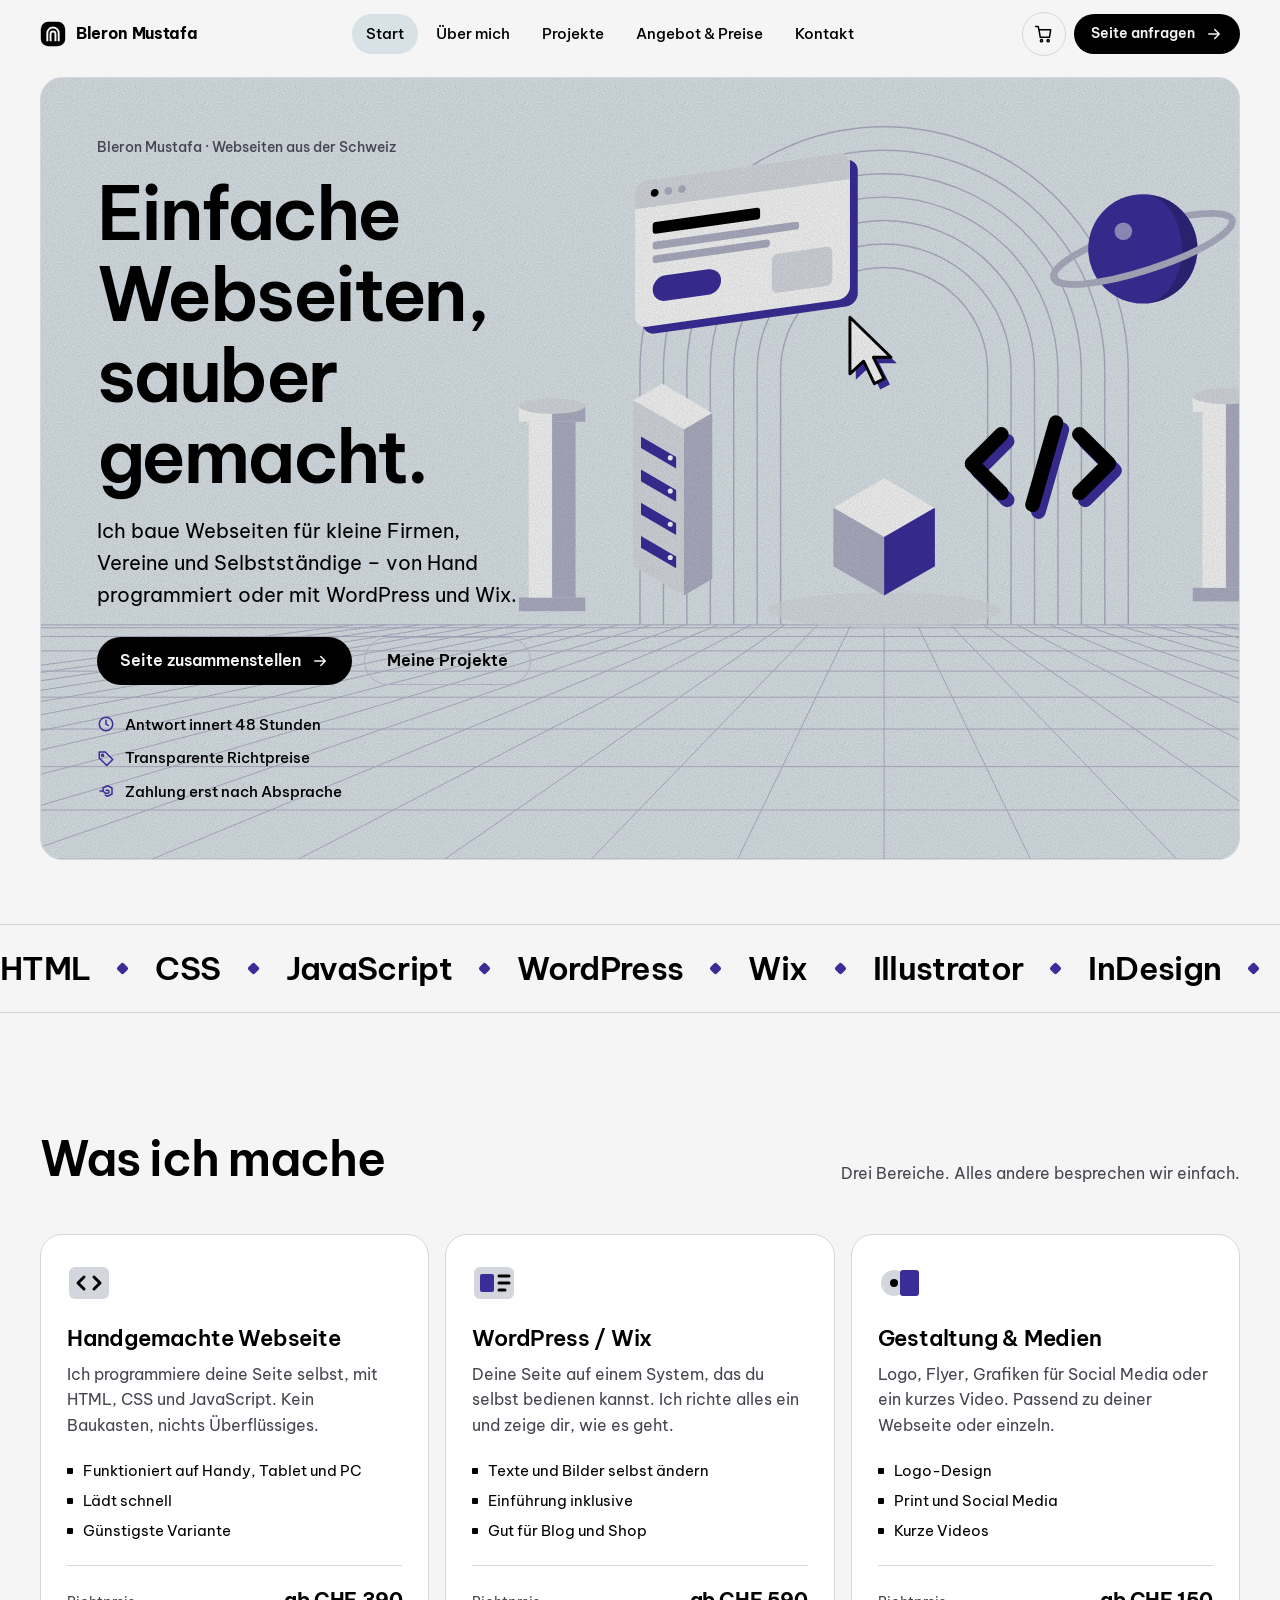
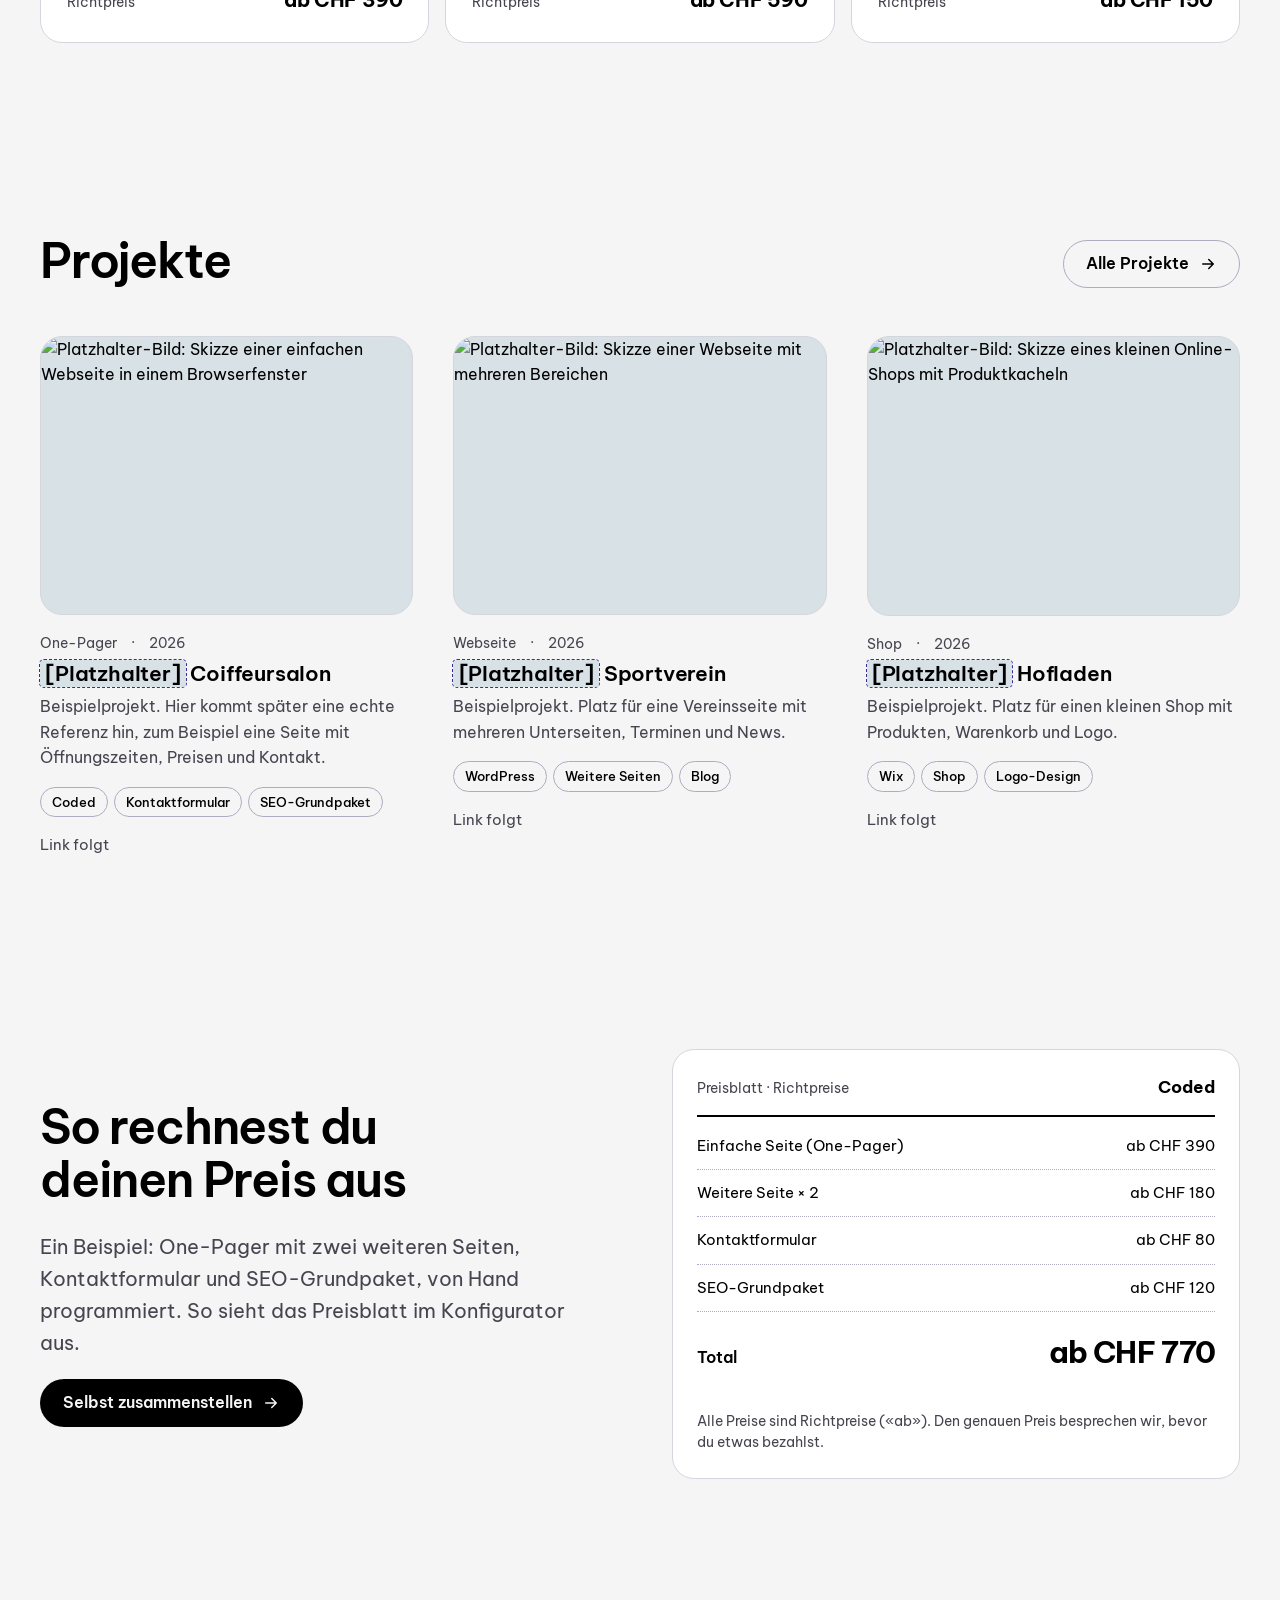
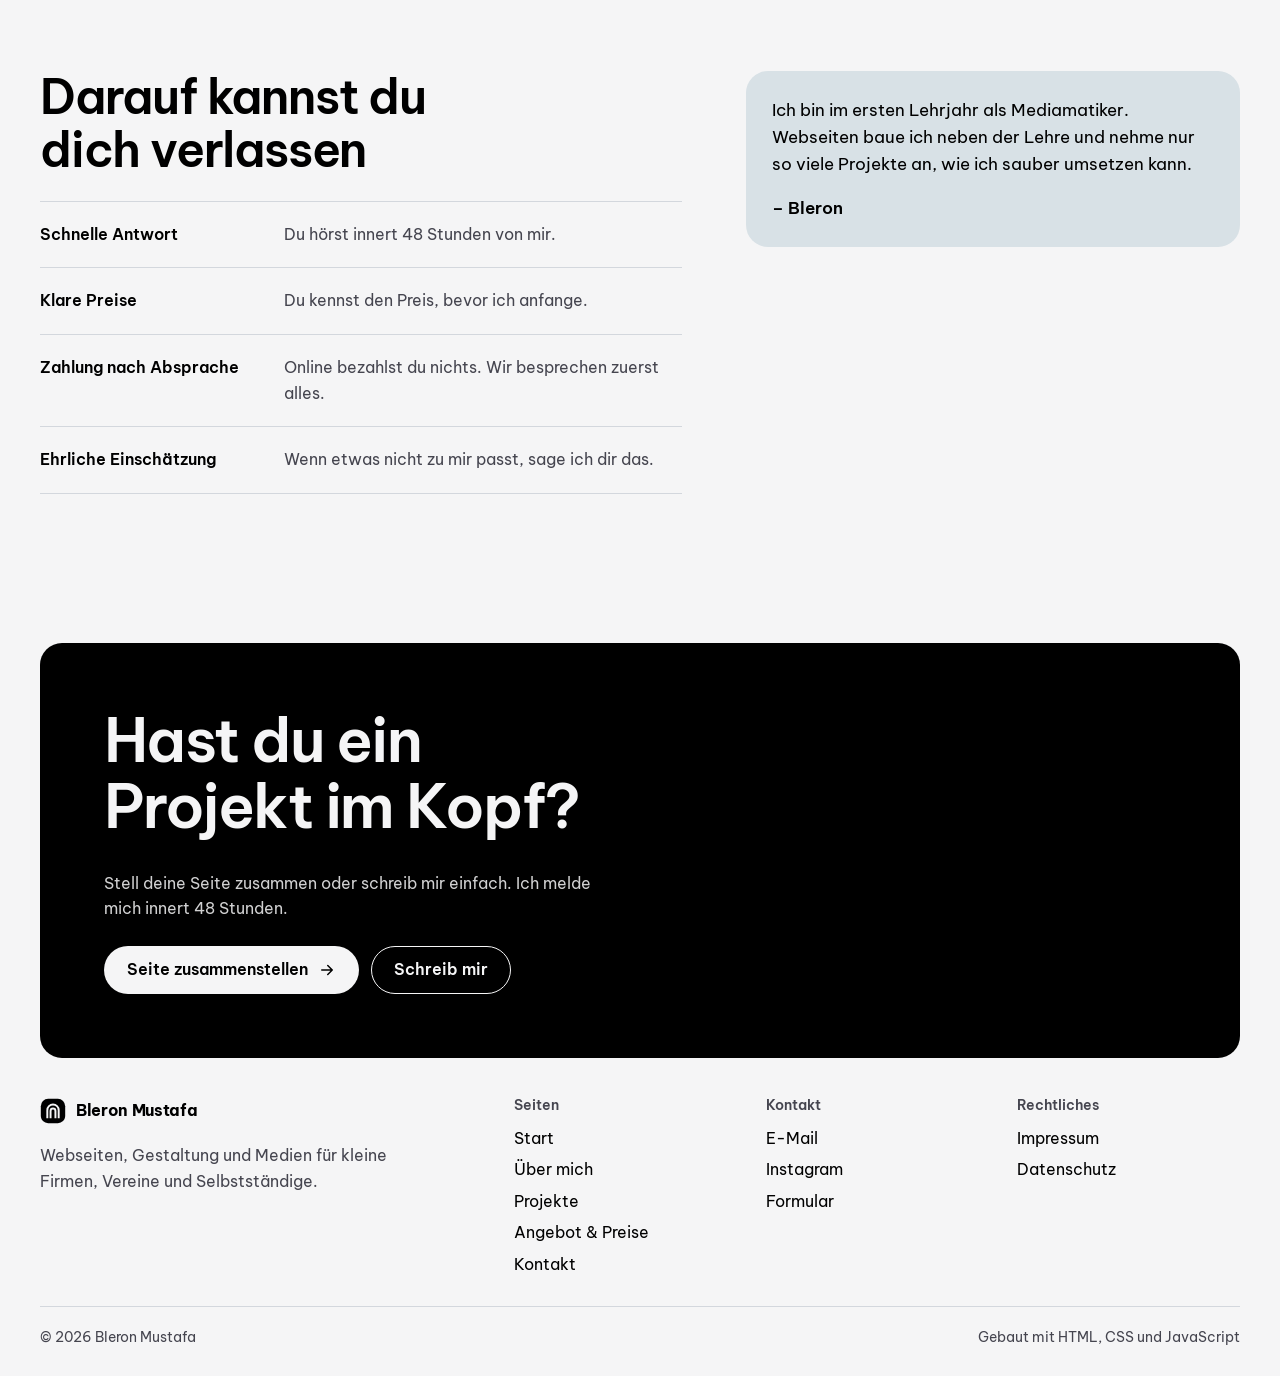
==== index.html @ aa9e57dd "Add files via upload" ====
<!doctype html>
<html lang="de-CH">
<head>
  <meta charset="utf-8">
  <meta name="viewport" content="width=device-width, initial-scale=1">
  <title>Bleron Mustafa – Webseiten für kleine Firmen, Vereine und Selbstständige</title>
  <meta name="description" content="Ich baue Webseiten für kleine Firmen, Vereine und Selbstständige in der Schweiz. Richtpreise in CHF, Antwort innert 48 Stunden.">
  <meta name="color-scheme" content="light dark">
  <meta name="theme-color" content="#f5f5f6" media="(prefers-color-scheme: light)">
  <meta name="theme-color" content="#000000" media="(prefers-color-scheme: dark)">
  <link rel="icon" href="assets/favicon.svg" type="image/svg+xml">

  <!-- Schrift: Be Vietnam Pro -->
  <link rel="preconnect" href="https://fonts.googleapis.com">
  <link rel="preconnect" href="https://fonts.gstatic.com" crossorigin>
  <link rel="stylesheet" href="https://fonts.googleapis.com/css2?family=Be+Vietnam+Pro:wght@400;500;600;700&display=swap">

  <link rel="stylesheet" href="vendor/lenis.css">
  <link rel="stylesheet" href="style.css">
</head>
<body data-page="start">
  <a class="skip-link" href="#main">Zum Inhalt springen</a>

  <!-- Header, Menü und Warenkorb werden von script.js eingefügt -->
  <div id="site-header"></div>

  <main id="main" tabindex="-1">
    <noscript>
      <div class="container section">
        <p>Bitte aktiviere JavaScript, damit diese Seite richtig angezeigt wird.</p>
      </div>
    </noscript>
  </main>

  <!-- Footer wird von script.js eingefügt -->
  <div id="site-footer"></div>

  <!-- GSAP (Animationen) und Lenis (sanftes Scrollen), lokal im Ordner vendor -->
  <script src="vendor/gsap.min.js" defer></script>
  <script src="vendor/ScrollTrigger.min.js" defer></script>
  <script src="vendor/SplitText.min.js" defer></script>
  <script src="vendor/lenis.min.js" defer></script>
  <script src="script.js" defer></script>
</body>
</html>
---- style.css ----
/* =========================================================
   Bleron Mustafa – Webseiten
   Gemeinsames Stylesheet für alle Seiten (mobile first)
   ========================================================= */

/* ---------- Farben & Grundwerte ---------- */
:root {
  /* Palette */
  --c-light: #f5f5f6;
  --c-mist: #d8e1e6;
  --c-stone: #d3d7dd;
  --c-lilac: #adadc2;
  --c-ink: #3a2d97;
  --c-black: #000000;

  /* Hell (Standard) */
  --bg: #f5f5f6;
  --surface: #ffffff;
  --surface-2: #d8e1e6;
  --fg: #000000;
  --muted: #45454f;
  --line: #d3d7dd;
  --line-strong: #adadc2;
  --accent: #3a2d97;
  --on-fg: #f5f5f6;          /* Text auf schwarzen Buttons */
  --focus: #3a2d97;
  --error: #a3101a;
  --ph-bg: #d8e1e6;           /* Platzhalter-Markierung */

  /* Szene auf der Startseite */
  --scene-bg: #d8e1e6;
  --scene-line: #adadc2;
  --face-a: #3a2d97;
  --face-b: #adadc2;
  --face-c: #f5f5f6;
  --face-d: #d3d7dd;
  --face-e: #000000;
  --grain-opacity: 0.12;

  /* Masse */
  --radius: 22px;
  --radius-sm: 14px;
  --gutter: 20px;
  --max: 1200px;
  --header-h: 68px;
  --font: "Be Vietnam Pro", system-ui, -apple-system, "Segoe UI", sans-serif;
  --ease: cubic-bezier(0.22, 1, 0.36, 1);
}

/* Dunkel: folgt der Einstellung des Geräts */
@media (prefers-color-scheme: dark) {
  :root {
    --bg: #000000;
    --surface: #111114;
    --surface-2: #0b0b0f;
    --fg: #f5f5f6;
    --muted: #d4d4d8;
    --line: #26262c;
    --line-strong: #4a4a55;
    --accent: #adadc2;
    --on-fg: #000000;
    --focus: #d8e1e6;
    --error: #ff9aa2;
    --ph-bg: #1d1a3a;

    --scene-bg: #0b0b0f;
    --scene-line: #34343f;
    --face-a: #3a2d97;
    --face-b: #adadc2;
    --face-c: #d8e1e6;
    --face-d: #2b2b33;
    --face-e: #f5f5f6;
    --grain-opacity: 0.09;
  }
}

/* ---------- Basis ---------- */
*,
*::before,
*::after { box-sizing: border-box; }

html {
  -webkit-text-size-adjust: 100%;
  text-size-adjust: 100%;
}

body {
  margin: 0;
  background: var(--bg);
  color: var(--fg);
  font-family: var(--font);
  font-size: 1rem;
  line-height: 1.6;
  overflow-x: hidden;
  -webkit-font-smoothing: antialiased;
}

img,
svg { display: block; max-width: 100%; }

h1, h2, h3, h4 {
  margin: 0 0 0.5em;
  font-weight: 600;
  line-height: 1.1;
  letter-spacing: -0.025em;
  text-wrap: balance;
}

h1 { font-size: clamp(2.3rem, 7vw, 4.6rem); letter-spacing: -0.035em; }
h2 { font-size: clamp(1.8rem, 4.5vw, 3rem); }
h3 { font-size: 1.2rem; letter-spacing: -0.01em; }

p { margin: 0 0 1em; }

a { color: inherit; text-underline-offset: 0.2em; }
a:hover { color: var(--accent); }

ul { padding: 0; margin: 0; list-style: none; }

button,
input,
textarea { font: inherit; color: inherit; }

button { cursor: pointer; }

/* Sichtbarer Fokus für Tastatur */
:focus-visible {
  outline: 3px solid var(--focus);
  outline-offset: 3px;
  border-radius: 6px;
}

main:focus { outline: none; }

.visually-hidden {
  position: absolute !important;
  width: 1px;
  height: 1px;
  padding: 0;
  margin: -1px;
  overflow: hidden;
  clip: rect(0 0 0 0);
  white-space: nowrap;
  border: 0;
}

.skip-link {
  position: fixed;
  top: 12px;
  left: 12px;
  z-index: 200;
  padding: 10px 18px;
  border-radius: 999px;
  background: var(--fg);
  color: var(--on-fg);
  font-weight: 600;
  text-decoration: none;
  transform: translateY(-160%);
}
.skip-link:focus { transform: none; color: var(--on-fg); }

/* Platzhalter, die du noch ersetzen musst */
.ph {
  background: var(--ph-bg);
  color: inherit;
  padding: 0 0.25em;
  border-radius: 4px;
  outline: 1px dashed var(--accent);
}

.container {
  width: 100%;
  max-width: calc(var(--max) + var(--gutter) * 2);
  margin-inline: auto;
  padding-inline: var(--gutter);
}

.section { padding-block: clamp(64px, 10vw, 120px); }
.section--tight { padding-block: clamp(40px, 6vw, 72px); }

.section-head {
  display: flex;
  flex-wrap: wrap;
  align-items: flex-end;
  justify-content: space-between;
  gap: 16px 32px;
  margin-bottom: clamp(28px, 4vw, 48px);
}
.section-head h2 { margin: 0; max-width: 18ch; }
.section-head p { margin: 0; max-width: 46ch; color: var(--muted); }

.eyebrow {
  display: inline-block;
  margin-bottom: 14px;
  font-size: 0.85rem;
  font-weight: 500;
  color: var(--muted);
}

.lead {
  font-size: clamp(1.05rem, 2vw, 1.25rem);
  color: var(--muted);
  max-width: 54ch;
}

.page-head { padding-top: clamp(40px, 7vw, 88px); padding-bottom: clamp(24px, 4vw, 48px); }
.page-head h1 { max-width: 16ch; }

.muted { color: var(--muted); }

/* ---------- Buttons (Pillenform) ---------- */
.btn {
  display: inline-flex;
  align-items: center;
  justify-content: center;
  gap: 10px;
  min-height: 48px;
  padding: 12px 22px;
  border-radius: 999px;
  border: 1px solid transparent;
  font-weight: 600;
  font-size: 0.98rem;
  line-height: 1.2;
  text-decoration: none;
  white-space: nowrap;
  transition: background-color 0.2s, color 0.2s, border-color 0.2s;
}
.btn .arrow { width: 18px; height: 18px; flex: none; transition: transform 0.3s var(--ease); }
.btn:hover .arrow { transform: translateX(4px); }

.btn--primary { background: var(--fg); color: var(--on-fg); }
.btn--primary:hover { color: var(--on-fg); background: var(--accent); }
@media (prefers-color-scheme: dark) {
  .btn--primary:hover { background: var(--c-stone); color: var(--c-black); }
}

.btn--ghost { background: transparent; color: var(--fg); border-color: var(--line-strong); }
.btn--ghost:hover { color: var(--fg); border-color: var(--fg); }

.btn--sm { min-height: 40px; padding: 8px 16px; font-size: 0.9rem; }
.btn--block { width: 100%; }

.btn[disabled],
.btn[aria-disabled="true"] { opacity: 0.45; cursor: not-allowed; }
.btn[disabled]:hover { background: var(--fg); }

.btn-row { display: flex; flex-wrap: wrap; gap: 12px; }

/* Textlink-Button */
.link-btn {
  display: inline-flex;
  align-items: center;
  gap: 6px;
  padding: 6px 0;
  border: 0;
  background: none;
  font-weight: 500;
  font-size: 0.92rem;
  text-decoration: underline;
  text-underline-offset: 0.25em;
}
.link-btn:hover { color: var(--accent); }

/* ---------- Header ---------- */
.site-header {
  position: sticky;
  top: 0;
  z-index: 50;
  background: var(--bg);
  border-bottom: 1px solid transparent;
  transition: border-color 0.2s;
}
.site-header.is-scrolled { border-bottom-color: var(--line); }

.header-inner {
  display: flex;
  align-items: center;
  justify-content: space-between;
  gap: 16px;
  height: var(--header-h);
}

.brand {
  display: inline-flex;
  align-items: center;
  gap: 10px;
  font-weight: 700;
  letter-spacing: -0.02em;
  text-decoration: none;
  white-space: nowrap;
}
.brand svg { width: 26px; height: 26px; }

.nav-desktop { display: none; }
.nav-desktop ul { display: flex; gap: 4px; }
.nav-link {
  display: block;
  padding: 8px 14px;
  border-radius: 999px;
  font-weight: 500;
  font-size: 0.95rem;
  text-decoration: none;
}
.nav-link:hover { color: var(--fg); background: var(--surface-2); }
.nav-link[aria-current="page"] { background: var(--surface-2); }

.header-actions { display: flex; align-items: center; gap: 8px; }
.header-cta { display: none; }

.icon-btn {
  position: relative;
  display: inline-flex;
  align-items: center;
  justify-content: center;
  width: 44px;
  height: 44px;
  border-radius: 999px;
  border: 1px solid var(--line);
  background: transparent;
}
.icon-btn:hover { border-color: var(--fg); }
.icon-btn svg { width: 20px; height: 20px; }

.cart-badge {
  position: absolute;
  top: -4px;
  right: -4px;
  min-width: 20px;
  height: 20px;
  padding: 0 5px;
  border-radius: 999px;
  background: var(--c-ink);
  color: #ffffff;
  font-size: 0.72rem;
  font-weight: 700;
  line-height: 20px;
  text-align: center;
}
.cart-badge[data-count="0"] { display: none; }

@media (min-width: 560px) {
  .header-cta { display: inline-flex; }
}

@media (min-width: 1024px) {
  .nav-desktop { display: block; }
  .menu-toggle { display: none; }
}

/* ---------- Handy-Menü (füllt den Bildschirm) ---------- */
.mobile-menu {
  position: fixed;
  inset: 0;
  z-index: 120;
  display: flex;
  flex-direction: column;
  background: var(--bg);
  overflow-y: auto;
}
.mobile-menu[hidden] { display: none; }

.mobile-menu-top {
  display: flex;
  align-items: center;
  justify-content: space-between;
  height: var(--header-h);
}

.mobile-menu nav { flex: 1; padding-block: 24px; }
.mobile-menu nav li { border-bottom: 1px solid var(--line); }
.mobile-menu nav a {
  display: flex;
  align-items: center;
  justify-content: space-between;
  padding: 16px 0;
  font-size: clamp(1.7rem, 8vw, 2.4rem);
  font-weight: 600;
  letter-spacing: -0.03em;
  text-decoration: none;
}
.mobile-menu nav a[aria-current="page"] { color: var(--accent); }
.menu-link .arrow { width: 28px; height: 28px; flex: none; }

.mobile-menu-foot { padding-bottom: 32px; display: grid; gap: 16px; }
.mobile-menu-foot p { margin: 0; color: var(--muted); }

/* ---------- Warenkorb-Seitenleiste ---------- */
.drawer-root { position: fixed; inset: 0; z-index: 130; }
.drawer-root[hidden] { display: none; }

.drawer-overlay {
  position: absolute;
  inset: 0;
  background: rgba(0, 0, 0, 0.5);
}

.drawer {
  position: absolute;
  top: 0;
  right: 0;
  bottom: 0;
  width: min(440px, 100%);
  display: flex;
  flex-direction: column;
  background: var(--bg);
  border-left: 1px solid var(--line);
}

.drawer-head {
  display: flex;
  align-items: center;
  justify-content: space-between;
  gap: 12px;
  padding: 16px var(--gutter);
  border-bottom: 1px solid var(--line);
}
.drawer-head h2 { margin: 0; font-size: 1.35rem; }

.drawer-body { flex: 1; overflow-y: auto; padding: 20px var(--gutter); }

.drawer-foot {
  display: grid;
  gap: 10px;
  padding: 16px var(--gutter) 20px;
  border-top: 1px solid var(--line);
}

.cart-empty { color: var(--muted); }
.cart-empty p { margin-bottom: 16px; }

/* Ein Paket im Warenkorb */
.cart-list { display: grid; gap: 14px; }
.cart-item {
  padding: 16px;
  border: 1px solid var(--line);
  border-radius: var(--radius-sm);
  background: var(--surface);
}
.cart-item-head {
  display: flex;
  justify-content: space-between;
  gap: 12px;
  align-items: baseline;
  margin-bottom: 8px;
}
.cart-item-head h3 { margin: 0; font-size: 1rem; }
.cart-item-head strong { white-space: nowrap; }
.cart-lines { font-size: 0.9rem; color: var(--muted); }
.cart-lines li { display: flex; justify-content: space-between; gap: 12px; padding: 3px 0; }
.cart-lines li span:last-child { white-space: nowrap; }
.cart-item-actions { display: flex; gap: 18px; margin-top: 8px; }

.cart-total {
  display: flex;
  justify-content: space-between;
  align-items: baseline;
  gap: 12px;
  font-weight: 600;
}
.cart-total strong { font-size: 1.25rem; }

/* ---------- Seitenwechsel ---------- */
.page-curtain {
  position: fixed;
  inset: 0;
  z-index: 300;
  background: var(--surface-2);
  pointer-events: none;
}

/* Bewegte Elemente erst nach dem Aufteilen zeigen */
.motion [data-split] { visibility: hidden; }

/* ---------- Startseite: Hero ---------- */
.hero { padding-top: 8px; }

.hero-frame {
  position: relative;
  overflow: hidden;
  border-radius: var(--radius);
  background: var(--scene-bg);
  border: 1px solid var(--line);
}

.hero-scene {
  position: relative;
  aspect-ratio: 1 / 1;
  max-height: 460px;
  width: 100%;
}
.hero-scene svg { width: 100%; height: 100%; }

/* Leichte Körnung über der Szene */
.grain::after {
  content: "";
  position: absolute;
  inset: 0;
  pointer-events: none;
  opacity: var(--grain-opacity);
  background-image: url("data:image/svg+xml,%3Csvg xmlns='http://www.w3.org/2000/svg' width='160' height='160'%3E%3Cfilter id='n'%3E%3CfeTurbulence type='fractalNoise' baseFrequency='0.9' numOctaves='3' stitchTiles='stitch'/%3E%3CfeColorMatrix values='0 0 0 0 0 0 0 0 0 0 0 0 0 0 0 0 0 0 1.4 0'/%3E%3C/filter%3E%3Crect width='100%25' height='100%25' filter='url(%23n)'/%3E%3C/svg%3E");
}

.hero-content {
  position: relative;
  z-index: 2;
  padding: 8px 20px 28px;
}
.hero-content h1 { max-width: 13ch; margin-bottom: 18px; }
.hero-content .lead { color: var(--fg); margin-bottom: 26px; }

.hero-hints {
  display: grid;
  gap: 10px;
  margin-top: 28px;
  font-size: 0.92rem;
  font-weight: 500;
}
.hero-hints li { display: flex; align-items: center; gap: 10px; }
.hero-hints svg { width: 18px; height: 18px; flex: none; color: var(--accent); }

/* Szene-Farben */
.sc-line { stroke: var(--scene-line); fill: none; }
.sc-a { fill: var(--face-a); }
.sc-b { fill: var(--face-b); }
.sc-c { fill: var(--face-c); }
.sc-d { fill: var(--face-d); }
.sc-e { fill: var(--face-e); }
.sc-stroke-a { stroke: var(--face-a); fill: none; }
.sc-stroke-b { stroke: var(--face-b); fill: none; }
.sc-stroke-e { stroke: var(--face-e); fill: none; }
.sc-shade { fill: #000000; opacity: 0.2; }

@media (max-width: 959px) {
  .hide-sm { display: none; }
}

@media (min-width: 960px) {
  .hero-frame { min-height: clamp(580px, 82vh, 740px); display: flex; align-items: flex-end; }
  .hero-scene { position: absolute; inset: 0; aspect-ratio: auto; max-height: none; }
  .hero-content { width: 46%; padding: 56px; }
  .hero-hints { grid-template-columns: 1fr; }
}

/* ---------- Laufband ---------- */
.marquee {
  overflow: hidden;
  border-block: 1px solid var(--line);
  padding-block: 18px;
  margin-top: clamp(40px, 6vw, 64px);
}
.marquee-track { display: flex; width: max-content; }
.marquee-list {
  display: flex;
  flex: none;
  gap: 0;
  font-size: clamp(1.3rem, 3vw, 2rem);
  font-weight: 600;
  letter-spacing: -0.02em;
}
.marquee-list li { display: flex; align-items: center; white-space: nowrap; }
.marquee-list li::after {
  content: "";
  width: 9px;
  height: 9px;
  margin-inline: 28px;
  border-radius: 2px;
  background: var(--c-ink);
  transform: rotate(45deg);
}
@media (prefers-color-scheme: dark) {
  .marquee-list li::after { background: var(--c-lilac); }
}
/* Ohne Bewegung: Liste einfach umbrechen */
.marquee.is-static .marquee-track { width: auto; }
.marquee.is-static .marquee-list { flex-wrap: wrap; row-gap: 8px; }
.marquee.is-static .marquee-list[aria-hidden="true"] { display: none; }

/* ---------- Leistungen ---------- */
.card-grid { display: grid; gap: 16px; }
@media (min-width: 760px) { .card-grid { grid-template-columns: repeat(3, 1fr); } }

.card {
  display: flex;
  flex-direction: column;
  padding: 26px;
  border-radius: var(--radius);
  background: var(--surface);
  border: 1px solid var(--line);
}
.card h3 { font-size: 1.35rem; }
.card p { color: var(--muted); }
.card ul { margin: 4px 0 22px; display: grid; gap: 6px; font-size: 0.94rem; }
.card li { display: flex; gap: 10px; }
.card li::before {
  content: "";
  flex: none;
  width: 6px;
  height: 6px;
  margin-top: 0.62em;
  border-radius: 1px;
  background: var(--fg);
}
.card-icon { width: 44px; height: 44px; margin-bottom: 22px; }
.price-tag {
  margin-top: auto;
  padding-top: 18px;
  border-top: 1px solid var(--line);
  display: flex;
  align-items: baseline;
  justify-content: space-between;
  gap: 10px;
}
.price-tag span { color: var(--muted); font-size: 0.9rem; }
.price-tag strong { font-size: 1.25rem; letter-spacing: -0.02em; }

/* ---------- Projekte ---------- */
.project-grid { display: grid; gap: clamp(28px, 4vw, 40px); }
@media (min-width: 760px) { .project-grid { grid-template-columns: repeat(2, 1fr); } }
@media (min-width: 1100px) { .project-grid--three { grid-template-columns: repeat(3, 1fr); } }

.project-card { display: flex; flex-direction: column; }
.project-card[hidden] { display: none; }

.project-media {
  overflow: hidden;
  border-radius: var(--radius);
  background: var(--surface-2);
  border: 1px solid var(--line);
  aspect-ratio: 4 / 3;
  margin-bottom: 18px;
}
.project-media img { width: 100%; height: 100%; object-fit: cover; }

.project-meta {
  display: flex;
  flex-wrap: wrap;
  gap: 8px 14px;
  margin-bottom: 8px;
  font-size: 0.85rem;
  color: var(--muted);
}
.project-card h2,
.project-card h3 { font-size: 1.3rem; margin-bottom: 8px; letter-spacing: -0.01em; }
.project-card p { color: var(--muted); }

.tag-list { display: flex; flex-wrap: wrap; gap: 6px; margin-bottom: 16px; }
.tag {
  padding: 4px 11px;
  border-radius: 999px;
  border: 1px solid var(--line-strong);
  font-size: 0.8rem;
  font-weight: 500;
}

.filter-bar { display: flex; flex-wrap: wrap; gap: 8px; margin-bottom: 32px; }
.filter-btn {
  min-height: 42px;
  padding: 8px 18px;
  border-radius: 999px;
  border: 1px solid var(--line-strong);
  background: transparent;
  font-weight: 500;
}
.filter-btn:hover { border-color: var(--fg); }
.filter-btn[aria-pressed="true"] { background: var(--fg); color: var(--on-fg); border-color: var(--fg); }

.link-pending { font-size: 0.92rem; color: var(--muted); }

/* ---------- Preisblatt ---------- */
.sheet {
  padding: 24px;
  border-radius: var(--radius);
  background: var(--surface);
  border: 1px solid var(--line);
}
.sheet-head {
  display: flex;
  justify-content: space-between;
  align-items: baseline;
  gap: 12px;
  padding-bottom: 14px;
  margin-bottom: 6px;
  border-bottom: 2px solid var(--fg);
  font-size: 0.85rem;
  color: var(--muted);
}
.sheet-head strong { font-size: 1.05rem; color: var(--fg); }
.sheet-lines li {
  display: flex;
  justify-content: space-between;
  gap: 12px;
  padding: 11px 0;
  border-bottom: 1px dotted var(--line-strong);
  font-size: 0.95rem;
}
.sheet-lines li span:last-child { white-space: nowrap; font-variant-numeric: tabular-nums; }
.sheet-total {
  display: flex;
  justify-content: space-between;
  align-items: baseline;
  gap: 12px;
  padding: 16px 0 20px;
  font-weight: 600;
}
.sheet-total strong { font-size: clamp(1.5rem, 3vw, 1.9rem); letter-spacing: -0.03em; font-variant-numeric: tabular-nums; }
.sheet-note { margin: 14px 0 0; font-size: 0.85rem; color: var(--muted); }

.preview-grid { display: grid; gap: 28px; align-items: center; }
@media (min-width: 900px) { .preview-grid { grid-template-columns: 1fr 1fr; gap: 64px; } }

/* ---------- Konfigurator ---------- */
.config { display: grid; gap: 28px; align-items: start; }
@media (min-width: 960px) {
  .config { grid-template-columns: minmax(0, 1.4fr) minmax(0, 1fr); gap: 48px; }
  .config .sheet { position: sticky; top: calc(var(--header-h) + 20px); }
}

.config fieldset { border: 0; padding: 0; margin: 0 0 32px; min-width: 0; }
.config legend { font-size: 1.15rem; font-weight: 600; margin-bottom: 4px; letter-spacing: -0.01em; }
.config .fieldset-hint { color: var(--muted); font-size: 0.92rem; margin: 0 0 14px; }

.mode-group { display: grid; gap: 10px; }
@media (min-width: 600px) { .mode-group { grid-template-columns: 1fr 1fr; } }

.option {
  position: relative;
  display: flex;
  gap: 14px;
  padding: 18px;
  border-radius: var(--radius-sm);
  border: 1px solid var(--line);
  background: var(--surface);
  cursor: pointer;
  transition: border-color 0.2s;
}
.option:hover { border-color: var(--line-strong); }
.option:has(input:checked) { border-color: var(--fg); box-shadow: inset 0 0 0 1px var(--fg); }
.option:has(input:focus-visible) { outline: 3px solid var(--focus); outline-offset: 2px; }
.option input { position: absolute; opacity: 0; width: 1px; height: 1px; }

/* Eigene Radio-/Checkbox-Markierung */
.mark {
  flex: none;
  width: 22px;
  height: 22px;
  margin-top: 2px;
  border: 2px solid var(--line-strong);
  background: var(--bg);
  display: grid;
  place-items: center;
}
.mark--radio { border-radius: 50%; }
.mark--check { border-radius: 6px; }
.mark svg { width: 14px; height: 14px; opacity: 0; color: var(--on-fg); }
.option input:checked + .mark { background: var(--fg); border-color: var(--fg); }
.option input:checked + .mark svg { opacity: 1; }
.option input:checked + .mark--radio::after {
  content: "";
  width: 8px;
  height: 8px;
  border-radius: 50%;
  background: var(--on-fg);
}

.option-body { flex: 1; min-width: 0; }
.option-title { display: block; font-weight: 600; }
.option-desc { display: block; font-size: 0.9rem; color: var(--muted); margin-top: 2px; }
.option-price { flex: none; font-weight: 600; white-space: nowrap; font-size: 0.95rem; }

.base-item {
  display: flex;
  justify-content: space-between;
  gap: 14px;
  padding: 18px;
  border-radius: var(--radius-sm);
  border: 1px dashed var(--line-strong);
}
.base-item .option-title::after {
  content: "immer dabei";
  margin-left: 10px;
  padding: 2px 9px;
  border-radius: 999px;
  background: var(--surface-2);
  font-size: 0.75rem;
  font-weight: 500;
}

.extra-list { display: grid; gap: 10px; }
.extra-list .option { flex-wrap: wrap; }
.extra-list .option-main { display: flex; gap: 14px; flex: 1; min-width: 0; }
@media (max-width: 479px) {
  .extra-list .option-main { flex-wrap: wrap; }
  .extra-list .option-price { width: 100%; padding-left: 36px; }
}

.stepper-row {
  display: flex;
  align-items: center;
  justify-content: space-between;
  gap: 12px;
  width: 100%;
  padding: 12px 0 0 36px;
  margin-top: 4px;
  border-top: 1px solid var(--line);
  font-size: 0.9rem;
  color: var(--muted);
}
.stepper-row[hidden] { display: none; }
.stepper { display: inline-flex; align-items: center; gap: 4px; color: var(--fg); }
.stepper button {
  width: 40px;
  height: 40px;
  border-radius: 999px;
  border: 1px solid var(--line-strong);
  background: var(--bg);
  font-size: 1.2rem;
  line-height: 1;
}
.stepper button:hover:not([disabled]) { border-color: var(--fg); }
.stepper button[disabled] { opacity: 0.4; cursor: not-allowed; }
.stepper output { min-width: 32px; text-align: center; font-weight: 600; font-variant-numeric: tabular-nums; }

.edit-banner {
  display: flex;
  flex-wrap: wrap;
  align-items: center;
  justify-content: space-between;
  gap: 10px;
  padding: 14px 18px;
  margin-bottom: 24px;
  border-radius: var(--radius-sm);
  background: var(--surface-2);
  font-weight: 500;
}

/* ---------- Vertrauen / Notiz ---------- */
.trust { display: grid; gap: 32px; }
@media (min-width: 900px) { .trust { grid-template-columns: 1.3fr 1fr; gap: 64px; align-items: start; } }

.trust-list { display: grid; gap: 0; border-top: 1px solid var(--line); }
.trust-list li { display: grid; gap: 4px; padding: 20px 0; border-bottom: 1px solid var(--line); }
@media (min-width: 600px) { .trust-list li { grid-template-columns: 220px 1fr; gap: 24px; } }
.trust-list strong { font-weight: 600; }
.trust-list span { color: var(--muted); }

.note {
  padding: 26px;
  border-radius: var(--radius);
  background: var(--surface-2);
}
.note p { font-size: 1.05rem; }
.note .signature { margin: 0; font-weight: 600; }

/* ---------- Über mich ---------- */
.about-grid { display: grid; gap: 40px; }
@media (min-width: 900px) { .about-grid { grid-template-columns: 1.3fr 1fr; gap: 64px; } }
.about-text p { font-size: 1.08rem; }

.facts { margin: 0; border-top: 1px solid var(--line); }
.facts div {
  display: flex;
  justify-content: space-between;
  gap: 16px;
  padding: 14px 0;
  border-bottom: 1px solid var(--line);
}
.facts dt { color: var(--muted); }
.facts dd { margin: 0; font-weight: 600; text-align: right; }

.tool-groups { display: grid; gap: 16px; }
@media (min-width: 760px) { .tool-groups { grid-template-columns: repeat(3, 1fr); } }
.tool-group h3 { font-size: 1rem; color: var(--muted); font-weight: 500; }
.tool-group ul { display: flex; flex-wrap: wrap; gap: 8px; }
.tool-group li {
  padding: 8px 14px;
  border-radius: 999px;
  background: var(--surface);
  border: 1px solid var(--line);
  font-weight: 500;
}

.timeline { border-left: 2px solid var(--line); margin-left: 6px; }
.timeline li { position: relative; padding: 0 0 28px 26px; }
.timeline li:last-child { padding-bottom: 0; }
.timeline li::before {
  content: "";
  position: absolute;
  left: -8px;
  top: 6px;
  width: 14px;
  height: 14px;
  border-radius: 50%;
  background: var(--bg);
  border: 2px solid var(--fg);
}
.timeline .when { display: block; font-size: 0.88rem; color: var(--muted); margin-bottom: 2px; }
.timeline strong { display: block; font-size: 1.08rem; }
.timeline p { margin: 4px 0 0; color: var(--muted); }

/* ---------- FAQ ---------- */
.faq { border-top: 1px solid var(--line); max-width: 860px; }
.faq details { border-bottom: 1px solid var(--line); }
.faq summary {
  display: flex;
  justify-content: space-between;
  align-items: center;
  gap: 16px;
  padding: 20px 0;
  font-weight: 600;
  font-size: 1.08rem;
  cursor: pointer;
  list-style: none;
}
.faq summary::-webkit-details-marker { display: none; }
.faq summary::after {
  content: "+";
  flex: none;
  width: 34px;
  height: 34px;
  border-radius: 999px;
  border: 1px solid var(--line-strong);
  display: grid;
  place-items: center;
  font-weight: 400;
  font-size: 1.3rem;
  transition: transform 0.3s var(--ease);
}
.faq details[open] summary::after { transform: rotate(45deg); }
.faq .faq-body { padding: 0 48px 22px 0; color: var(--muted); }
.faq .faq-body p:last-child { margin: 0; }

/* ---------- Formulare ---------- */
.form { display: grid; gap: 18px; }
.form-row { display: grid; gap: 18px; }
@media (min-width: 600px) { .form-row { grid-template-columns: 1fr 1fr; } }

.field { display: grid; gap: 6px; }
.field label { font-weight: 500; font-size: 0.95rem; }
.field .optional { font-weight: 400; color: var(--muted); }
.field input,
.field textarea {
  width: 100%;
  min-height: 50px;
  padding: 12px 16px;
  border-radius: var(--radius-sm);
  border: 1px solid var(--line-strong);
  background: var(--surface);
  font-size: 1rem;
}
.field textarea { min-height: 140px; resize: vertical; }
.field input:hover,
.field textarea:hover { border-color: var(--fg); }
.field input:focus-visible,
.field textarea:focus-visible { outline-offset: 0; border-radius: var(--radius-sm); }
.field [aria-invalid="true"] { border-color: var(--error); border-width: 2px; }
.field-error { margin: 0; color: var(--error); font-size: 0.88rem; font-weight: 500; }
.field-error:empty { display: none; }

.hp-field { position: absolute; left: -9999px; width: 1px; height: 1px; overflow: hidden; }

.form-status { margin: 0; font-weight: 500; }
.form-status:empty { display: none; }
.form-status.is-error { color: var(--error); }

.form-panel {
  padding: clamp(22px, 4vw, 36px);
  border-radius: var(--radius);
  background: var(--surface);
  border: 1px solid var(--line);
}

.thanks h2 { font-size: clamp(1.6rem, 4vw, 2.2rem); }
.thanks p { color: var(--muted); }
.demo-note {
  padding: 12px 16px;
  border-radius: var(--radius-sm);
  border: 1px dashed var(--line-strong);
  font-size: 0.9rem;
}

.order-grid { display: grid; gap: 32px; align-items: start; }
@media (min-width: 960px) { .order-grid { grid-template-columns: minmax(0, 1fr) minmax(0, 1.15fr); gap: 48px; } }
.order-grid h2 { font-size: 1.5rem; }

.contact-grid { display: grid; gap: 32px; align-items: start; }
@media (min-width: 900px) { .contact-grid { grid-template-columns: 1fr 1.2fr; gap: 64px; } }
.contact-list { border-top: 1px solid var(--line); margin-bottom: 24px; }
.contact-list li { padding: 18px 0; border-bottom: 1px solid var(--line); }
.contact-list span { display: block; color: var(--muted); font-size: 0.9rem; }
.contact-list a { font-size: clamp(1.15rem, 2.6vw, 1.45rem); font-weight: 600; text-decoration: none; word-break: break-word; }
.contact-list a:hover { text-decoration: underline; }

/* ---------- Rechtliches ---------- */
.prose { max-width: 760px; }
.prose h2 { font-size: 1.35rem; margin-top: 2em; }
.prose p,
.prose li { color: var(--muted); }
.prose ul { list-style: disc; padding-left: 1.3em; margin-bottom: 1em; }
.legal-hint {
  padding: 14px 18px;
  border-radius: var(--radius-sm);
  background: var(--surface-2);
  font-size: 0.95rem;
  margin-bottom: 28px;
}

/* ---------- Footer ---------- */
.site-footer { margin-top: clamp(40px, 6vw, 80px); padding-bottom: 28px; }

.footer-cta {
  padding: clamp(28px, 6vw, 64px);
  border-radius: var(--radius);
  background: var(--fg);
  color: var(--bg);
}
.footer-cta h2 { max-width: 14ch; font-size: clamp(2rem, 6vw, 3.8rem); }
.footer-cta p { max-width: 46ch; opacity: 0.85; margin-bottom: 24px; }
.footer-cta .btn--primary { background: var(--bg); color: var(--fg); }
.footer-cta .btn--primary:hover { background: var(--c-stone); color: var(--c-black); }
.footer-cta .btn--ghost { color: var(--bg); border-color: currentColor; }
.footer-cta .btn--ghost:hover { color: var(--bg); opacity: 0.85; }
.footer-cta :focus-visible { outline-color: var(--bg); }

.footer-cols {
  display: grid;
  gap: 28px;
  padding: 40px 0 28px;
  grid-template-columns: 1fr 1fr;
}
@media (min-width: 760px) { .footer-cols { grid-template-columns: 2fr 1fr 1fr 1fr; } }
.footer-cols .about-col { grid-column: 1 / -1; }
@media (min-width: 760px) { .footer-cols .about-col { grid-column: auto; } }
.footer-cols h2 { font-size: 0.9rem; font-weight: 600; color: var(--muted); letter-spacing: 0; margin-bottom: 12px; }
.footer-cols ul { display: grid; gap: 6px; }
.footer-cols a { text-decoration: none; }
.footer-cols a:hover { text-decoration: underline; }
.footer-cols p { color: var(--muted); max-width: 32ch; }

.footer-bottom {
  display: flex;
  flex-wrap: wrap;
  justify-content: space-between;
  gap: 8px 24px;
  padding-top: 20px;
  border-top: 1px solid var(--line);
  font-size: 0.85rem;
  color: var(--muted);
}
.footer-bottom p { margin: 0; }

/* ---------- Kurze Meldung ---------- */
.toast {
  position: fixed;
  left: 50%;
  bottom: 20px;
  z-index: 140;
  max-width: calc(100% - 40px);
  padding: 12px 20px;
  border-radius: 999px;
  background: var(--fg);
  color: var(--on-fg);
  font-weight: 500;
  transform: translate(-50%, 0);
}
.toast:empty { display: none; }

/* ---------- Weniger Bewegung ---------- */
@media (prefers-reduced-motion: reduce) {
  *,
  *::before,
  *::after {
    animation: none !important;
    transition: none !important;
    scroll-behavior: auto !important;
  }
}
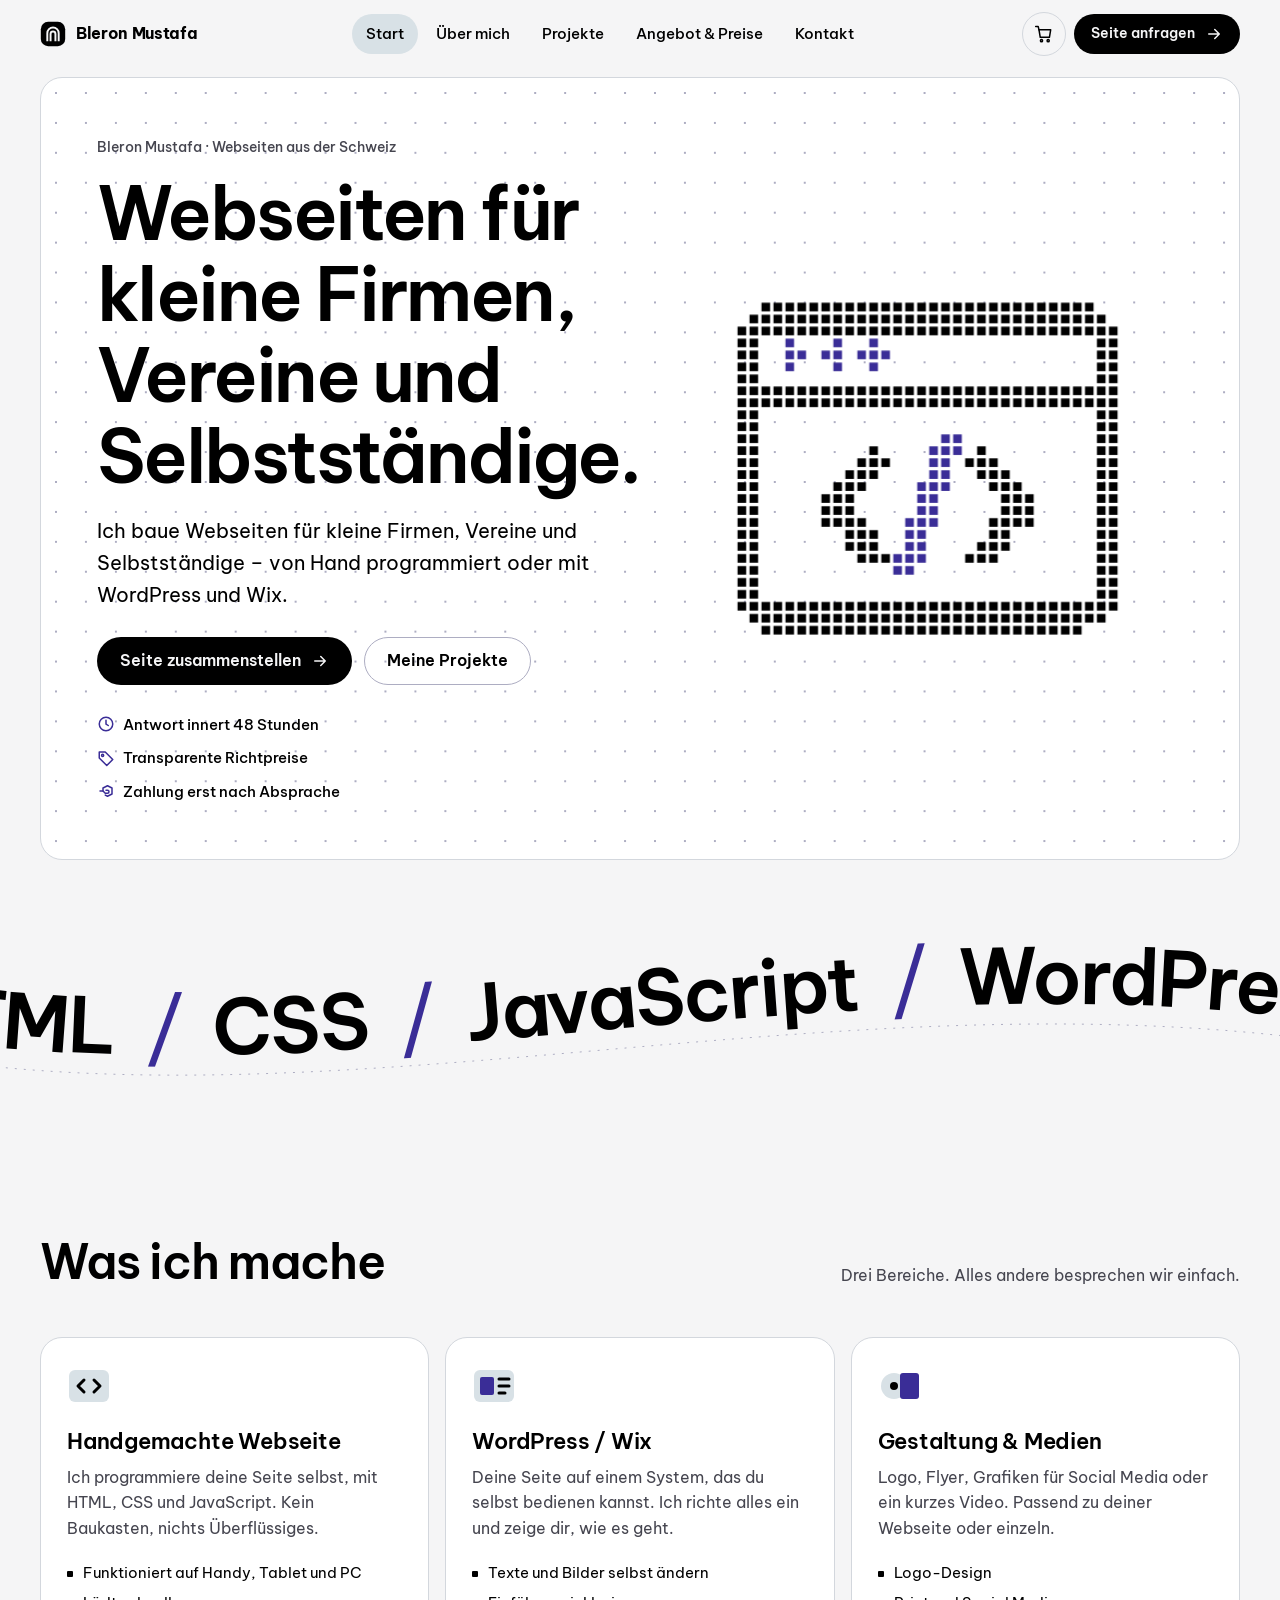
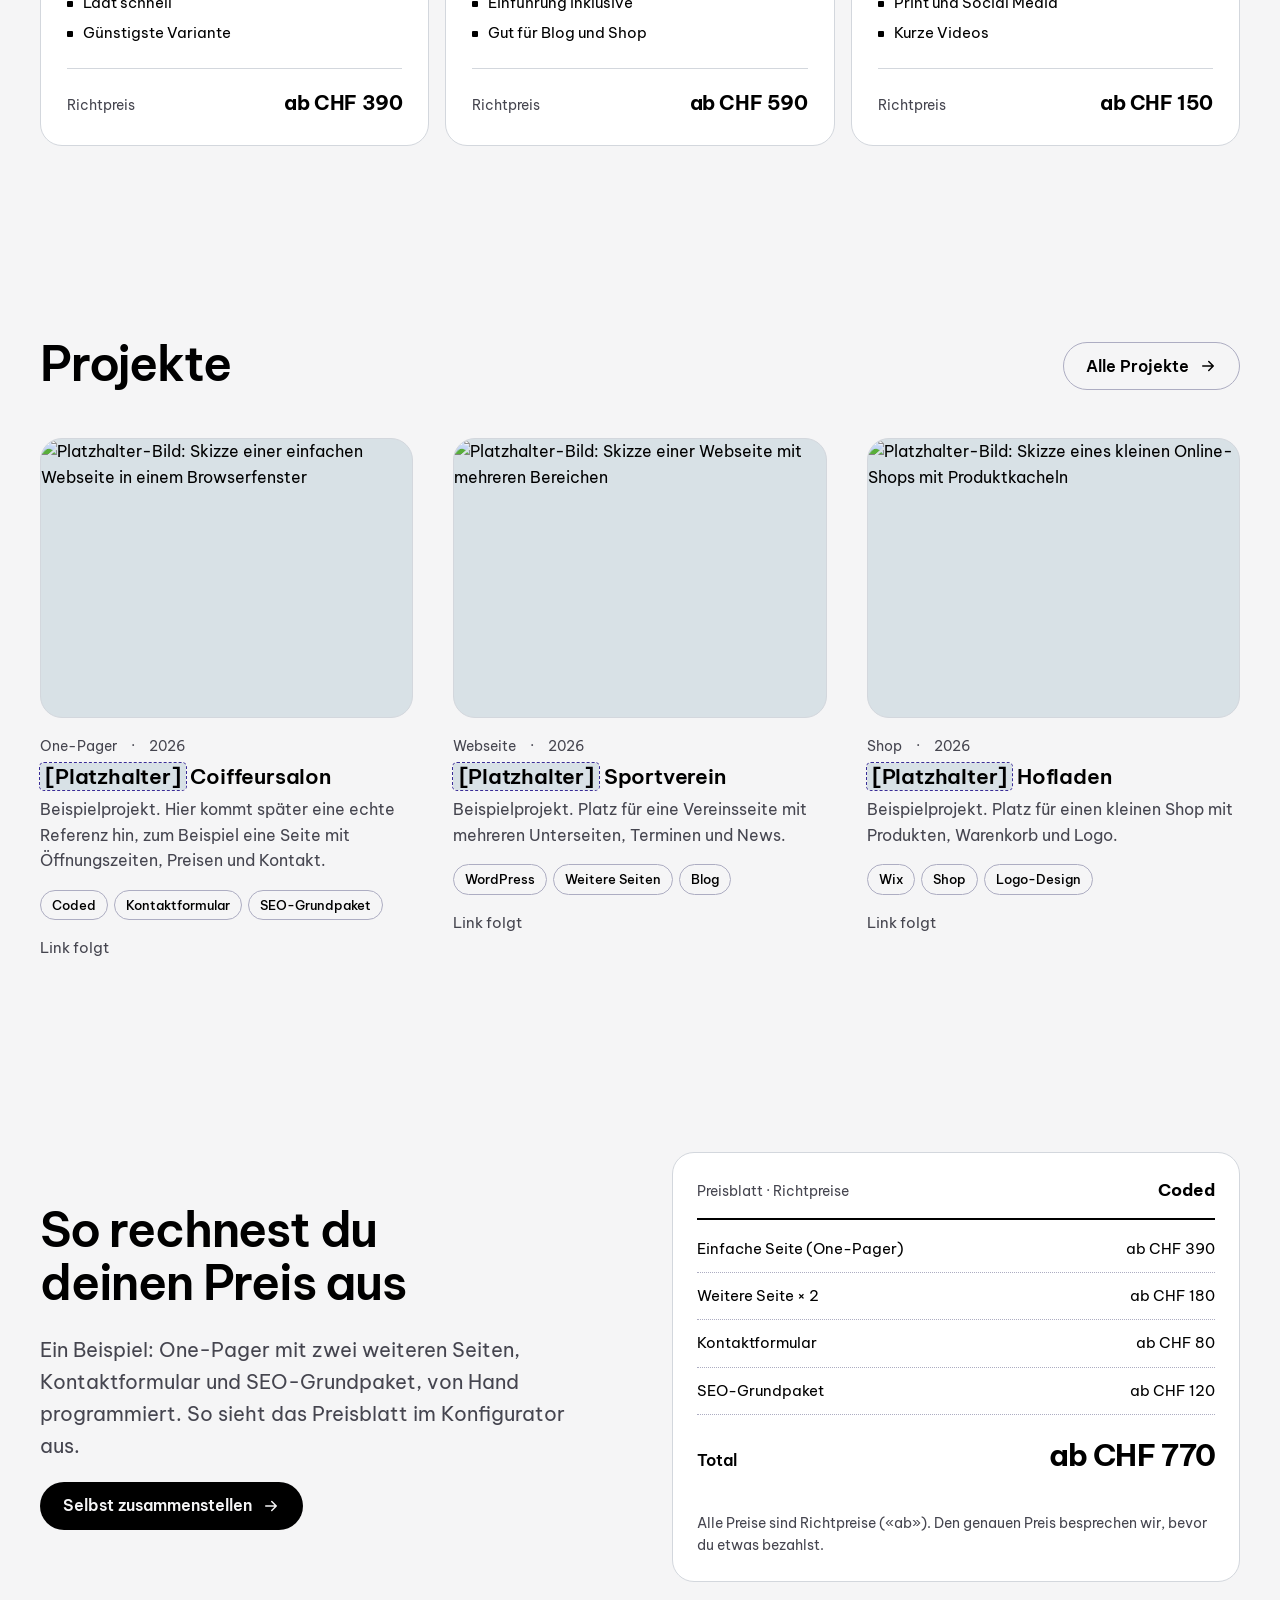
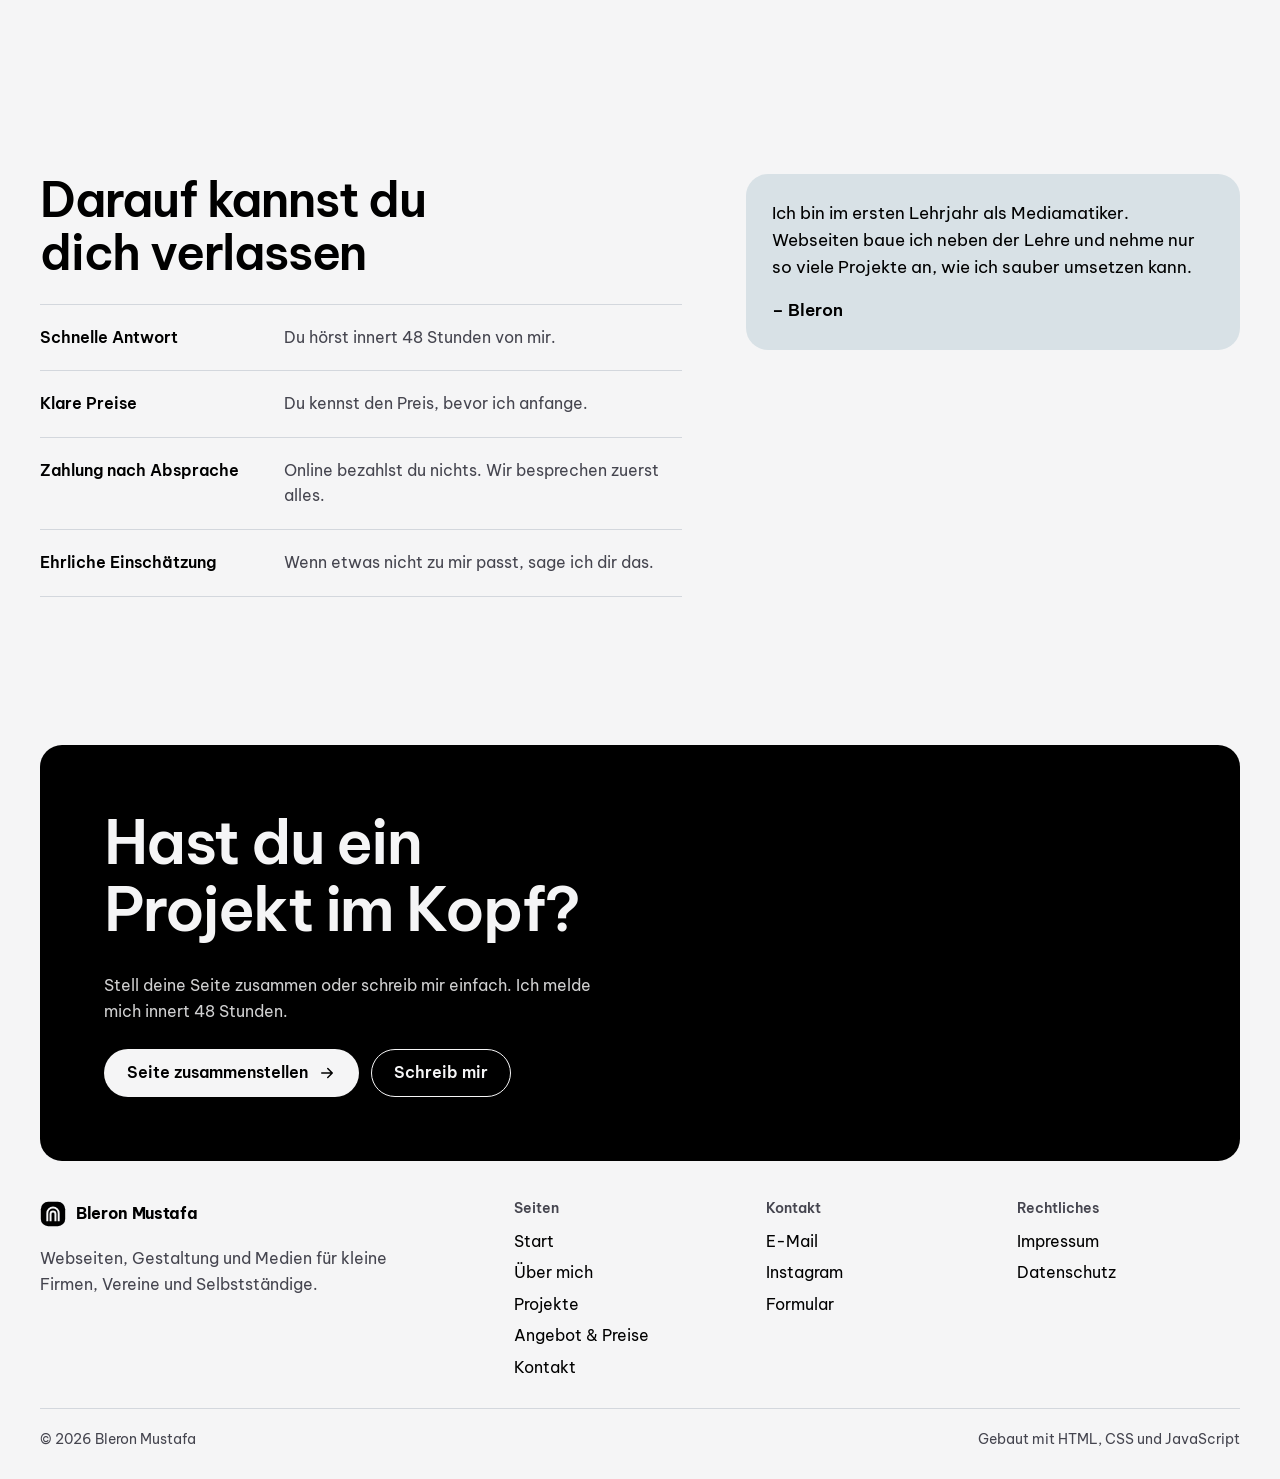
==== commit 63a8ce21: "Add files via upload" ====
--- a/index.html
+++ b/index.html
@@ -39,6 +39,7 @@
   <script src="vendor/gsap.min.js" defer></script>
   <script src="vendor/ScrollTrigger.min.js" defer></script>
   <script src="vendor/SplitText.min.js" defer></script>
+  <script src="vendor/ScrambleTextPlugin.min.js" defer></script>
   <script src="vendor/lenis.min.js" defer></script>
   <script src="script.js" defer></script>
 </body>
--- a/style.css
+++ b/style.css
@@ -27,15 +27,8 @@
   --error: #a3101a;
   --ph-bg: #d8e1e6;           /* Platzhalter-Markierung */
 
-  /* Szene auf der Startseite */
-  --scene-bg: #d8e1e6;
-  --scene-line: #adadc2;
-  --face-a: #3a2d97;
-  --face-b: #adadc2;
-  --face-c: #f5f5f6;
-  --face-d: #d3d7dd;
-  --face-e: #000000;
-  --grain-opacity: 0.12;
+  /* Akzentfarbe der Pixel */
+  --pixel-accent: #3a2d97;
 
   /* Masse */
   --radius: 22px;
@@ -63,14 +56,7 @@
     --error: #ff9aa2;
     --ph-bg: #1d1a3a;
 
-    --scene-bg: #0b0b0f;
-    --scene-line: #34343f;
-    --face-a: #3a2d97;
-    --face-b: #adadc2;
-    --face-c: #d8e1e6;
-    --face-d: #2b2b33;
-    --face-e: #f5f5f6;
-    --grain-opacity: 0.09;
+    --pixel-accent: #adadc2;
   }
 }
 
@@ -459,121 +445,102 @@
 }
 .cart-total strong { font-size: 1.25rem; }
 
-/* ---------- Seitenwechsel ---------- */
-.page-curtain {
+/* ---------- Seitenwechsel aus Pixel-Blöcken ---------- */
+.pixel-transition {
   position: fixed;
   inset: 0;
   z-index: 300;
-  background: var(--surface-2);
+  display: grid;
   pointer-events: none;
 }
+.pixel-transition span { background: var(--fg); transform: scale(0); }
+.pixel-transition span.is-accent { background: var(--pixel-accent); }
 
 /* Bewegte Elemente erst nach dem Aufteilen zeigen */
 .motion [data-split] { visibility: hidden; }
 
-/* ---------- Startseite: Hero ---------- */
+/* ---------- Startseite: Hero mit Pixel-Feld ---------- */
 .hero { padding-top: 8px; }
 
 .hero-frame {
+  --visual-h: 300px;              /* Höhe des Pixel-Bereichs auf dem Handy (setzt script.js) */
   position: relative;
   overflow: hidden;
   border-radius: var(--radius);
-  background: var(--scene-bg);
+  background: var(--surface);
   border: 1px solid var(--line);
 }
 
-.hero-scene {
-  position: relative;
-  aspect-ratio: 1 / 1;
-  max-height: 460px;
-  width: 100%;
-}
-.hero-scene svg { width: 100%; height: 100%; }
-
-/* Leichte Körnung über der Szene */
-.grain::after {
-  content: "";
+.hero-canvas {
   position: absolute;
   inset: 0;
-  pointer-events: none;
-  opacity: var(--grain-opacity);
-  background-image: url("data:image/svg+xml,%3Csvg xmlns='http://www.w3.org/2000/svg' width='160' height='160'%3E%3Cfilter id='n'%3E%3CfeTurbulence type='fractalNoise' baseFrequency='0.9' numOctaves='3' stitchTiles='stitch'/%3E%3CfeColorMatrix values='0 0 0 0 0 0 0 0 0 0 0 0 0 0 0 0 0 0 1.4 0'/%3E%3C/filter%3E%3Crect width='100%25' height='100%25' filter='url(%23n)'/%3E%3C/svg%3E");
+  width: 100%;
+  height: 100%;
+  touch-action: pan-y;
 }
 
 .hero-content {
   position: relative;
   z-index: 2;
-  padding: 8px 20px 28px;
-}
-.hero-content h1 { max-width: 13ch; margin-bottom: 18px; }
+  padding: var(--visual-h) 20px 28px;
+  pointer-events: none;           /* Maus erreicht das Pixel-Feld … */
+}
+.hero-content a,
+.hero-content button { pointer-events: auto; }   /* … Buttons bleiben klickbar */
+
+.hero-title { margin-bottom: 18px; }
+.hero-line { display: block; }
+.hero-word {
+  display: block;
+  color: var(--pixel-accent);
+  white-space: nowrap;
+}
+.hero-word-text { display: inline-block; min-height: 1.1em; }
+
 .hero-content .lead { color: var(--fg); margin-bottom: 26px; }
 
 .hero-hints {
-  display: grid;
-  gap: 10px;
+  display: flex;
+  flex-wrap: wrap;
+  gap: 10px 22px;
   margin-top: 28px;
   font-size: 0.92rem;
   font-weight: 500;
 }
-.hero-hints li { display: flex; align-items: center; gap: 10px; }
-.hero-hints svg { width: 18px; height: 18px; flex: none; color: var(--accent); }
-
-/* Szene-Farben */
-.sc-line { stroke: var(--scene-line); fill: none; }
-.sc-a { fill: var(--face-a); }
-.sc-b { fill: var(--face-b); }
-.sc-c { fill: var(--face-c); }
-.sc-d { fill: var(--face-d); }
-.sc-e { fill: var(--face-e); }
-.sc-stroke-a { stroke: var(--face-a); fill: none; }
-.sc-stroke-b { stroke: var(--face-b); fill: none; }
-.sc-stroke-e { stroke: var(--face-e); fill: none; }
-.sc-shade { fill: #000000; opacity: 0.2; }
-
-@media (max-width: 959px) {
-  .hide-sm { display: none; }
-}
+.hero-hints li { display: flex; align-items: center; gap: 8px; }
+.hero-hints svg { width: 18px; height: 18px; flex: none; color: var(--pixel-accent); }
 
 @media (min-width: 960px) {
-  .hero-frame { min-height: clamp(580px, 82vh, 740px); display: flex; align-items: flex-end; }
-  .hero-scene { position: absolute; inset: 0; aspect-ratio: auto; max-height: none; }
-  .hero-content { width: 46%; padding: 56px; }
-  .hero-hints { grid-template-columns: 1fr; }
-}
-
-/* ---------- Laufband ---------- */
-.marquee {
+  .hero-frame { min-height: clamp(580px, 84vh, 760px); display: flex; align-items: center; }
+  .hero-content { width: 56%; padding: 56px; }
+  .hero-hints { flex-direction: column; }
+}
+
+/* ---------- Skills auf geschwungener Linie ---------- */
+.curved-loop {
+  position: relative;
+  height: clamp(140px, 17vw, 240px);
+  margin-top: clamp(16px, 3vw, 40px);
   overflow: hidden;
-  border-block: 1px solid var(--line);
-  padding-block: 18px;
-  margin-top: clamp(40px, 6vw, 64px);
-}
-.marquee-track { display: flex; width: max-content; }
-.marquee-list {
-  display: flex;
-  flex: none;
-  gap: 0;
-  font-size: clamp(1.3rem, 3vw, 2rem);
+  cursor: grab;
+  user-select: none;
+  -webkit-user-select: none;
+  touch-action: pan-y;
+}
+.curved-loop:active { cursor: grabbing; }
+.curved-svg { display: block; width: 100%; height: 100%; overflow: visible; }
+.curved-text,
+.curved-measure {
+  font-family: var(--font);
+  font-size: clamp(2.2rem, 6vw, 5.2rem);
   font-weight: 600;
-  letter-spacing: -0.02em;
-}
-.marquee-list li { display: flex; align-items: center; white-space: nowrap; }
-.marquee-list li::after {
-  content: "";
-  width: 9px;
-  height: 9px;
-  margin-inline: 28px;
-  border-radius: 2px;
-  background: var(--c-ink);
-  transform: rotate(45deg);
-}
-@media (prefers-color-scheme: dark) {
-  .marquee-list li::after { background: var(--c-lilac); }
-}
-/* Ohne Bewegung: Liste einfach umbrechen */
-.marquee.is-static .marquee-track { width: auto; }
-.marquee.is-static .marquee-list { flex-wrap: wrap; row-gap: 8px; }
-.marquee.is-static .marquee-list[aria-hidden="true"] { display: none; }
+  letter-spacing: -0.03em;
+  fill: var(--fg);
+  white-space: pre;
+}
+.curved-measure { visibility: hidden; }
+.curved-sep { fill: var(--pixel-accent); font-weight: 400; }
+.curved-guide { fill: none; stroke: var(--line-strong); stroke-width: 1; stroke-dasharray: 2 7; }
 
 /* ---------- Leistungen ---------- */
 .card-grid { display: grid; gap: 16px; }
@@ -601,6 +568,8 @@
   background: var(--fg);
 }
 .card-icon { width: 44px; height: 44px; margin-bottom: 22px; }
+.ic-soft { fill: var(--surface-2); }
+.ic-accent { fill: var(--pixel-accent); }
 .price-tag {
   margin-top: auto;
   padding-top: 18px;
@@ -629,7 +598,33 @@
   aspect-ratio: 4 / 3;
   margin-bottom: 18px;
 }
+.project-media { position: relative; }
 .project-media img { width: 100%; height: 100%; object-fit: cover; }
+
+/* Pixel decken das Bild beim Darüberfahren ab */
+.pixel-cover { position: absolute; inset: 0; pointer-events: none; }
+.pixel-cover-grid {
+  position: absolute;
+  inset: 0;
+  display: grid;
+  grid-template-columns: repeat(10, 1fr);
+  grid-template-rows: repeat(8, 1fr);
+}
+.pixel-cover-grid span { background: var(--fg); opacity: 0; }
+.pixel-cover-grid span.is-accent { background: var(--pixel-accent); }
+.pixel-cover-label {
+  position: absolute;
+  left: 50%;
+  top: 50%;
+  transform: translate(-50%, -50%);
+  padding: 10px 20px;
+  border-radius: 999px;
+  background: var(--bg);
+  color: var(--fg);
+  font-weight: 600;
+  white-space: nowrap;
+  opacity: 0;
+}
 
 .project-meta {
   display: flex;
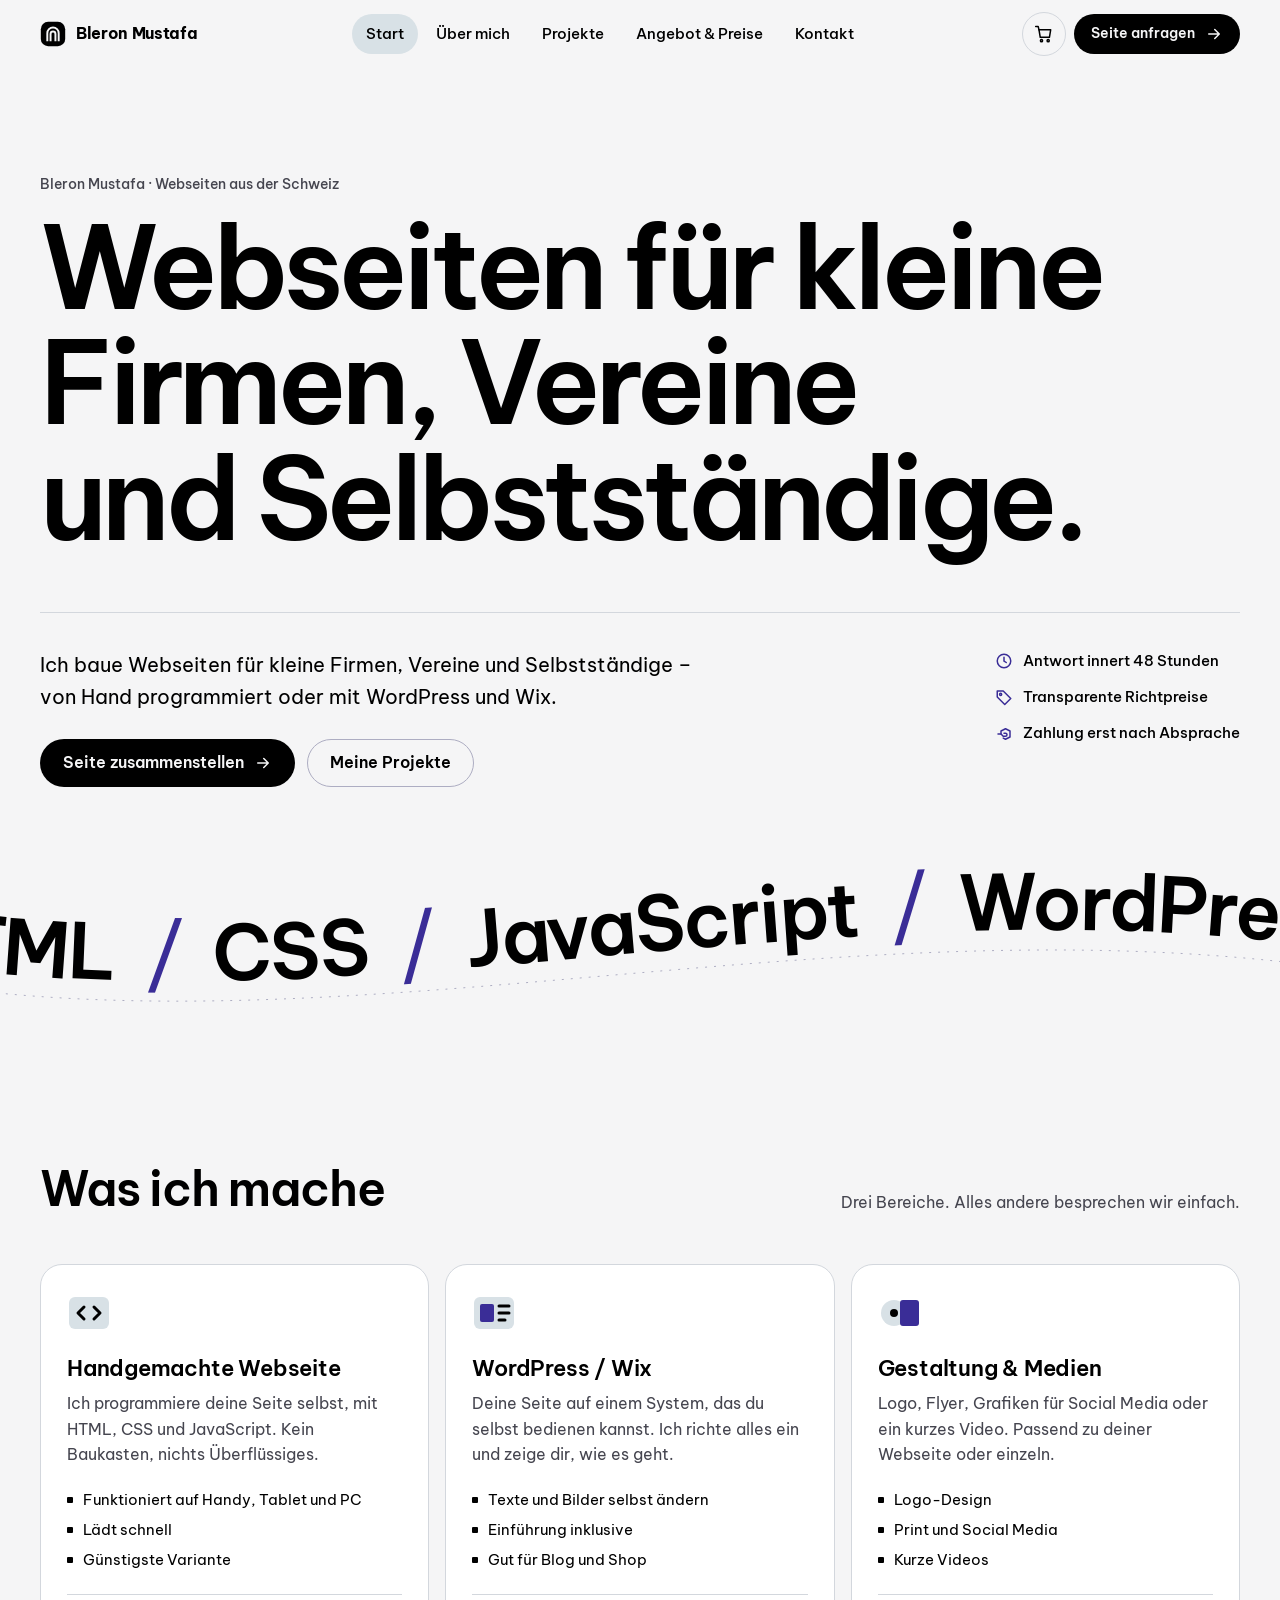
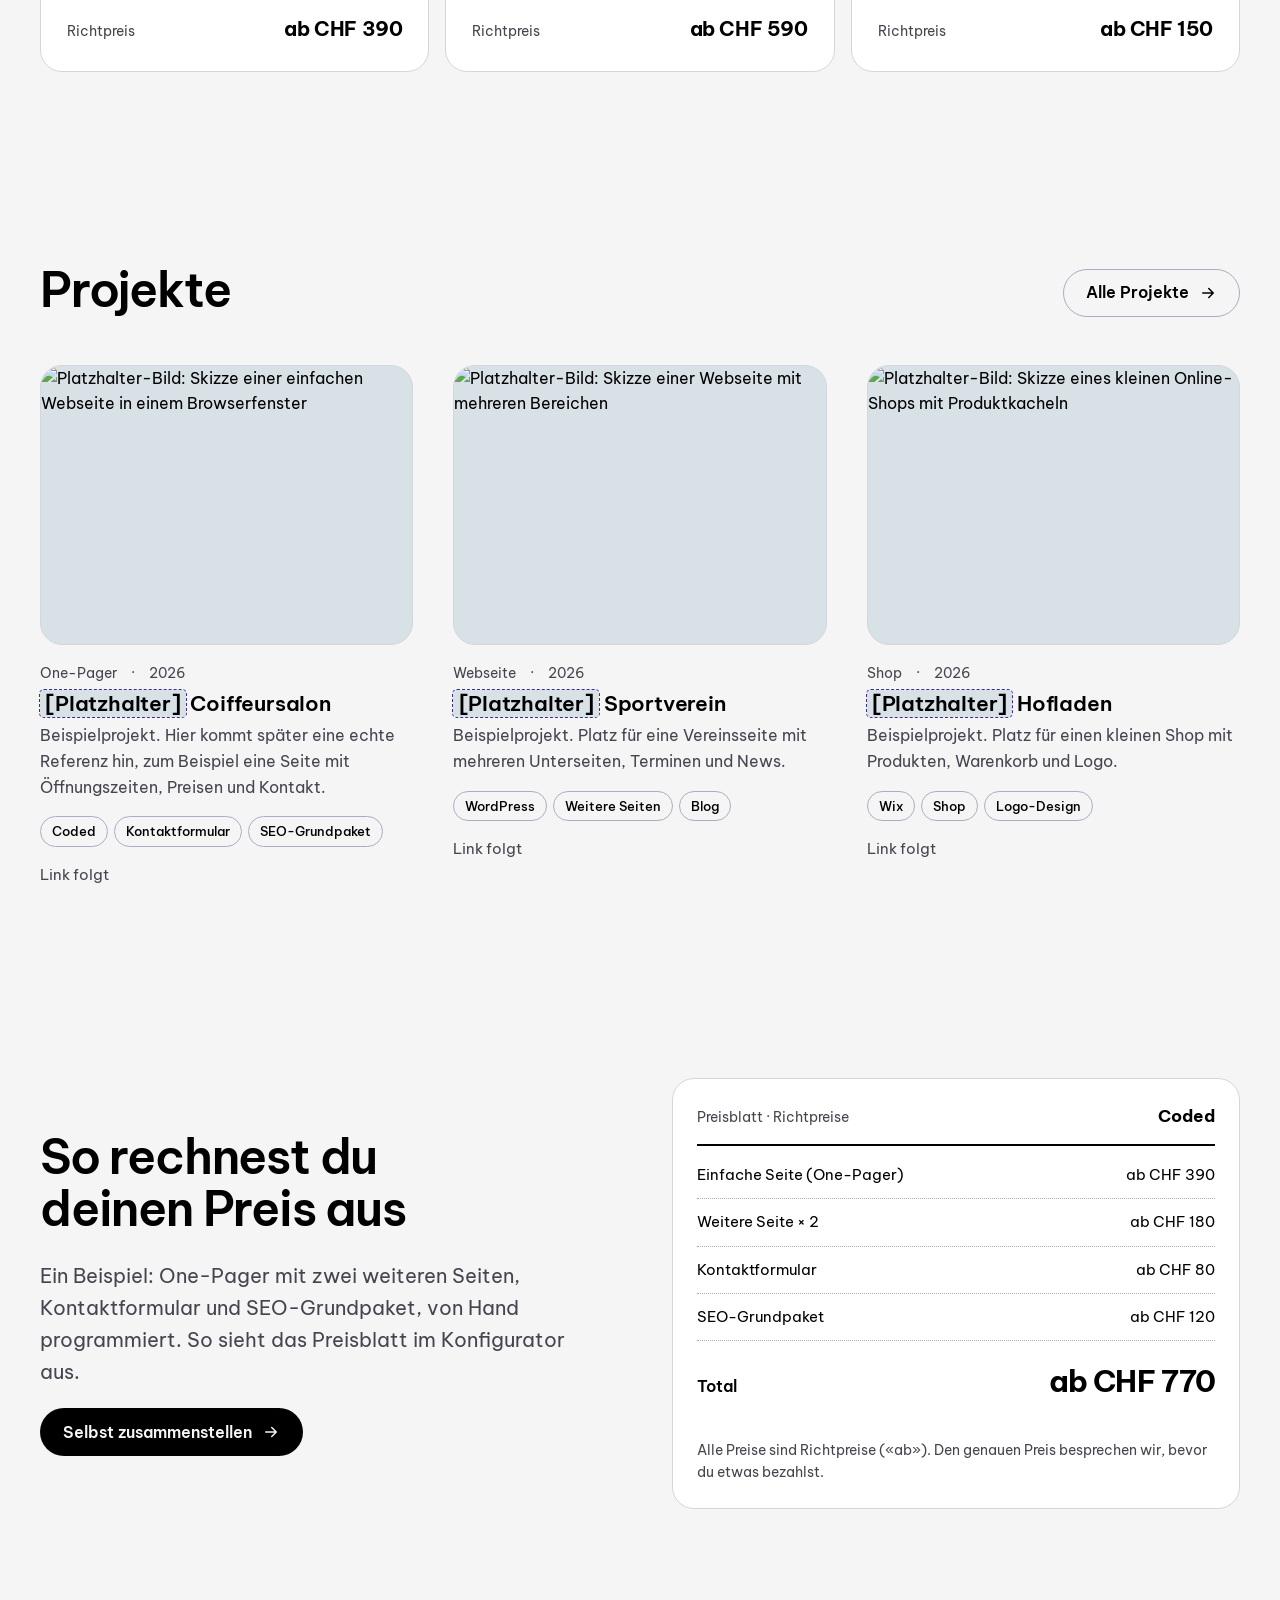
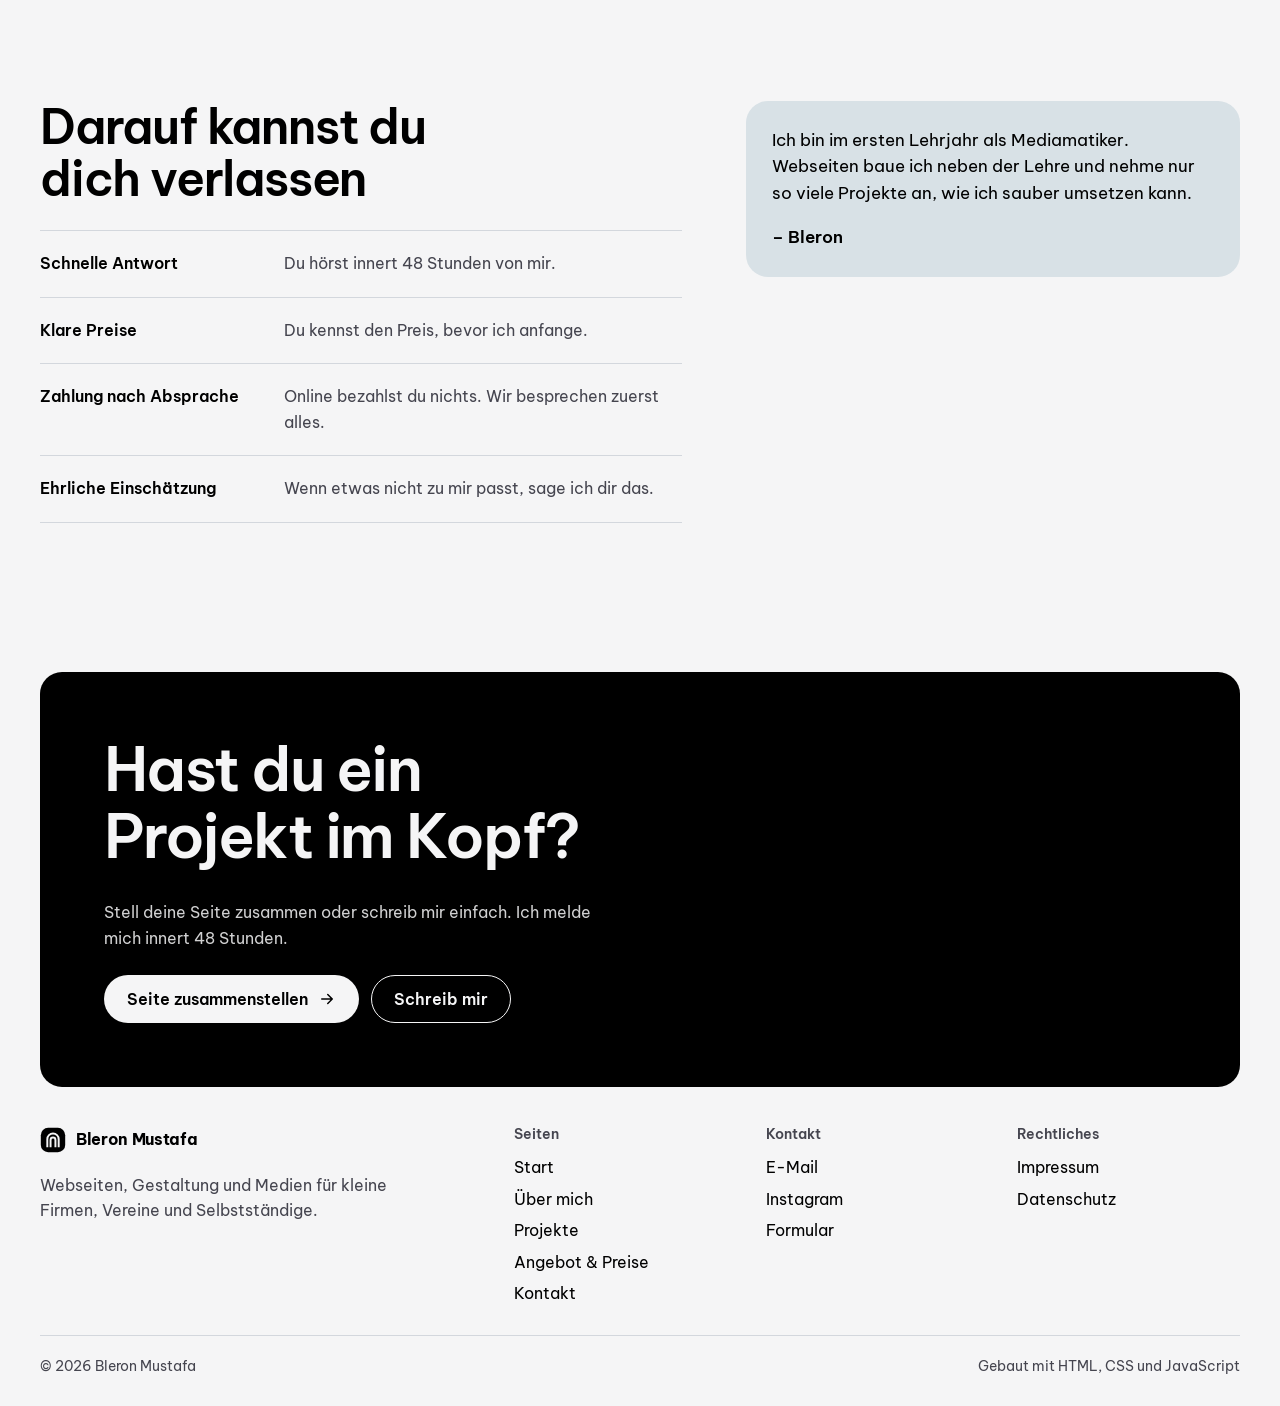
==== commit 5756ba08: "Add files via upload" ====
--- a/index.html
+++ b/index.html
@@ -15,7 +15,6 @@
   <link rel="preconnect" href="https://fonts.gstatic.com" crossorigin>
   <link rel="stylesheet" href="https://fonts.googleapis.com/css2?family=Be+Vietnam+Pro:wght@400;500;600;700&display=swap">
 
-  <link rel="stylesheet" href="vendor/lenis.css">
   <link rel="stylesheet" href="style.css">
 </head>
 <body data-page="start">
@@ -35,12 +34,7 @@
   <!-- Footer wird von script.js eingefügt -->
   <div id="site-footer"></div>
 
-  <!-- GSAP (Animationen) und Lenis (sanftes Scrollen), lokal im Ordner vendor -->
-  <script src="vendor/gsap.min.js" defer></script>
-  <script src="vendor/ScrollTrigger.min.js" defer></script>
-  <script src="vendor/SplitText.min.js" defer></script>
-  <script src="vendor/ScrambleTextPlugin.min.js" defer></script>
-  <script src="vendor/lenis.min.js" defer></script>
+  <!-- script.js lädt GSAP und Lenis selbst (aus vendor/ oder von jsDelivr) -->
   <script src="script.js" defer></script>
 </body>
 </html>
--- a/style.css
+++ b/style.css
@@ -60,6 +60,13 @@
   }
 }
 
+/* ---------- Lenis (sanftes Scrollen), Regeln aus lenis.css ---------- */
+html.lenis,
+html.lenis body { height: auto; }
+.lenis:not(.lenis-autoToggle).lenis-stopped { overflow: clip; }
+.lenis [data-lenis-prevent] { overscroll-behavior: contain; }
+.lenis.lenis-smooth iframe { pointer-events: none; }
+
 /* ---------- Basis ---------- */
 *,
 *::before,
@@ -459,61 +466,34 @@
 /* Bewegte Elemente erst nach dem Aufteilen zeigen */
 .motion [data-split] { visibility: hidden; }
 
-/* ---------- Startseite: Hero mit Pixel-Feld ---------- */
-.hero { padding-top: 8px; }
-
-.hero-frame {
-  --visual-h: 300px;              /* Höhe des Pixel-Bereichs auf dem Handy (setzt script.js) */
-  position: relative;
-  overflow: hidden;
-  border-radius: var(--radius);
-  background: var(--surface);
-  border: 1px solid var(--line);
-}
-
-.hero-canvas {
-  position: absolute;
-  inset: 0;
-  width: 100%;
-  height: 100%;
-  touch-action: pan-y;
-}
-
-.hero-content {
-  position: relative;
-  z-index: 2;
-  padding: var(--visual-h) 20px 28px;
-  pointer-events: none;           /* Maus erreicht das Pixel-Feld … */
-}
-.hero-content a,
-.hero-content button { pointer-events: auto; }   /* … Buttons bleiben klickbar */
-
-.hero-title { margin-bottom: 18px; }
+/* ---------- Startseite: ruhiger Einstieg ---------- */
+.hero { padding-top: clamp(40px, 8vw, 110px); }
+
+.hero-title {
+  margin: 0 0 clamp(32px, 5vw, 56px);
+  font-size: clamp(2.6rem, 9vw, 7.4rem);
+  line-height: 1;
+  letter-spacing: -0.045em;
+}
 .hero-line { display: block; }
-.hero-word {
-  display: block;
-  color: var(--pixel-accent);
-  white-space: nowrap;
-}
-.hero-word-text { display: inline-block; min-height: 1.1em; }
-
-.hero-content .lead { color: var(--fg); margin-bottom: 26px; }
-
-.hero-hints {
-  display: flex;
-  flex-wrap: wrap;
-  gap: 10px 22px;
-  margin-top: 28px;
-  font-size: 0.92rem;
-  font-weight: 500;
-}
-.hero-hints li { display: flex; align-items: center; gap: 8px; }
+.hero-word { display: block; color: var(--pixel-accent); white-space: nowrap; }
+.hero-word-text { display: inline-block; min-height: 1em; }
+
+.hero-bottom {
+  display: grid;
+  gap: 28px;
+  padding-top: clamp(24px, 3vw, 36px);
+  border-top: 1px solid var(--line);
+}
+.hero-bottom .lead { color: var(--fg); margin-bottom: 26px; }
+
+.hero-hints { display: grid; gap: 12px; font-size: 0.95rem; font-weight: 500; align-content: start; }
+.hero-hints li { display: flex; align-items: center; gap: 10px; }
 .hero-hints svg { width: 18px; height: 18px; flex: none; color: var(--pixel-accent); }
 
-@media (min-width: 960px) {
-  .hero-frame { min-height: clamp(580px, 84vh, 760px); display: flex; align-items: center; }
-  .hero-content { width: 56%; padding: 56px; }
-  .hero-hints { flex-direction: column; }
+@media (min-width: 900px) {
+  .hero-bottom { grid-template-columns: 1.4fr 1fr; gap: 64px; }
+  .hero-hints { justify-self: end; }
 }
 
 /* ---------- Skills auf geschwungener Linie ---------- */
